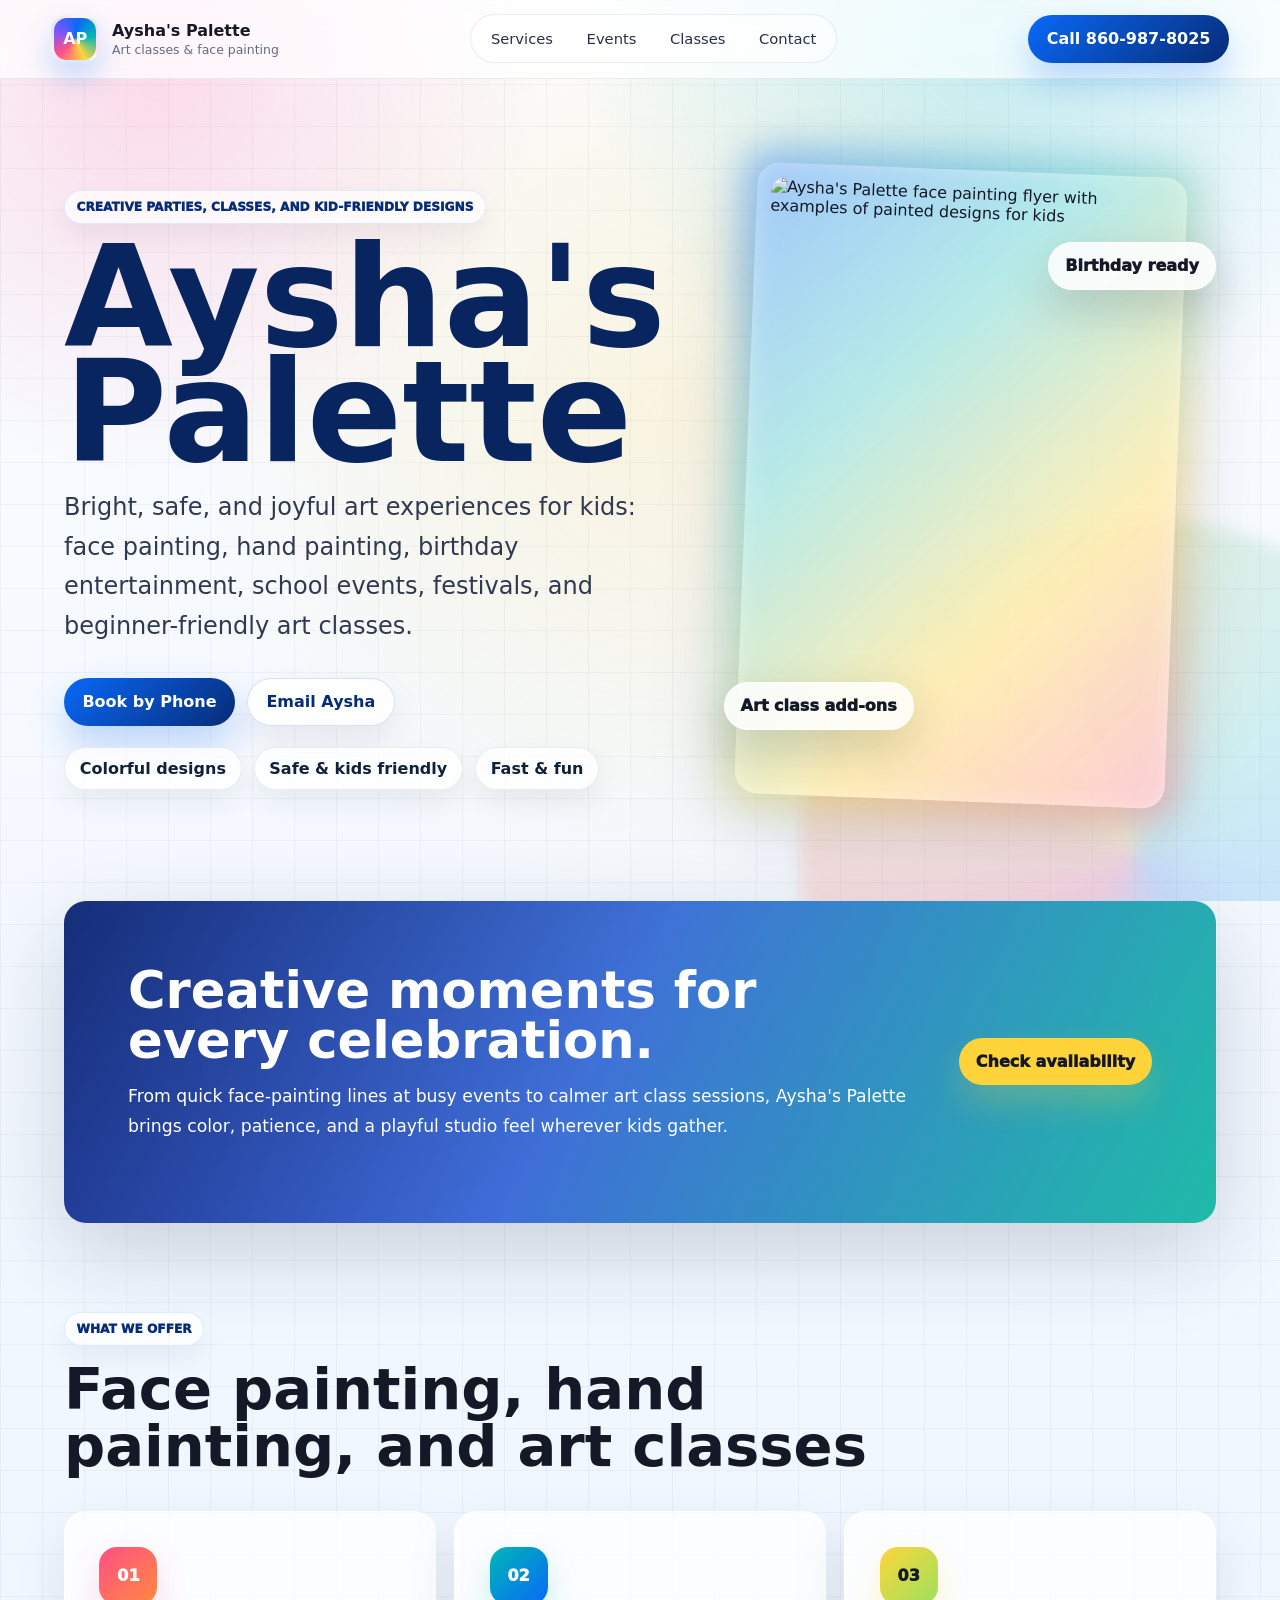
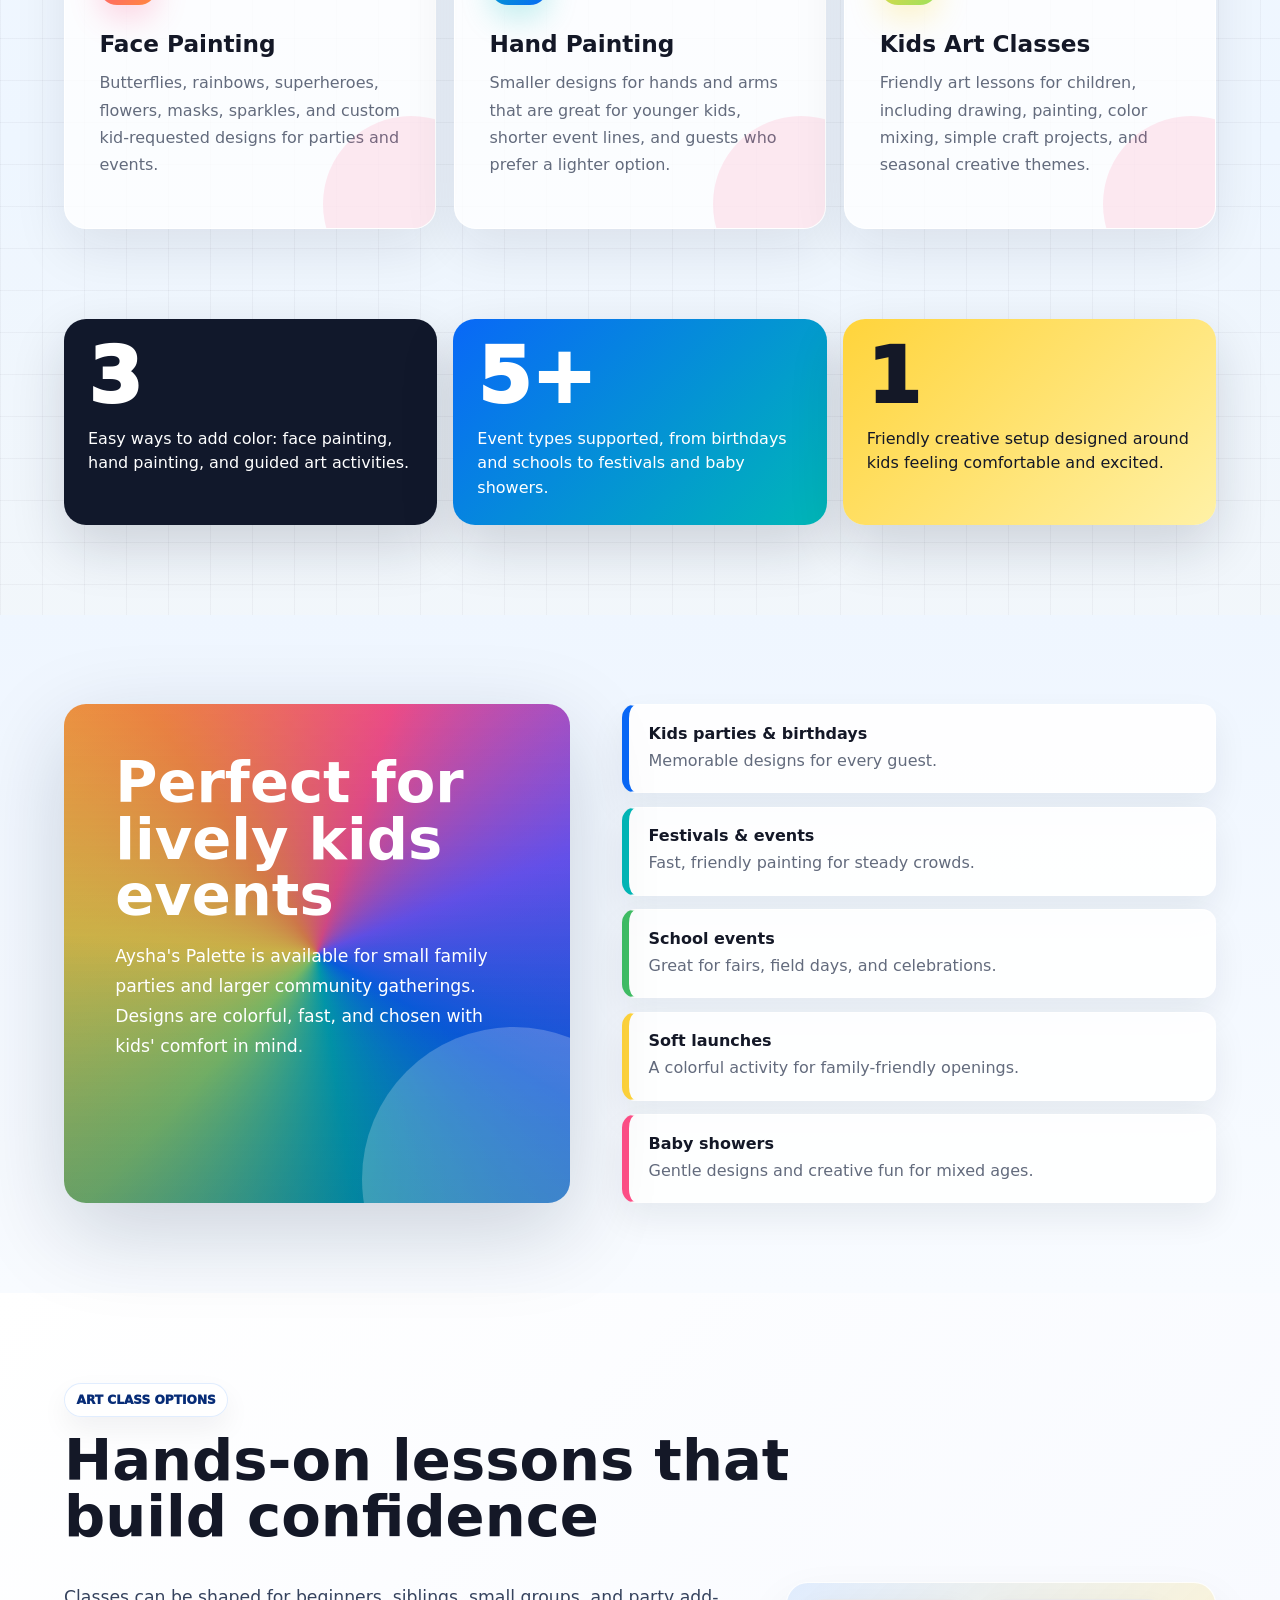
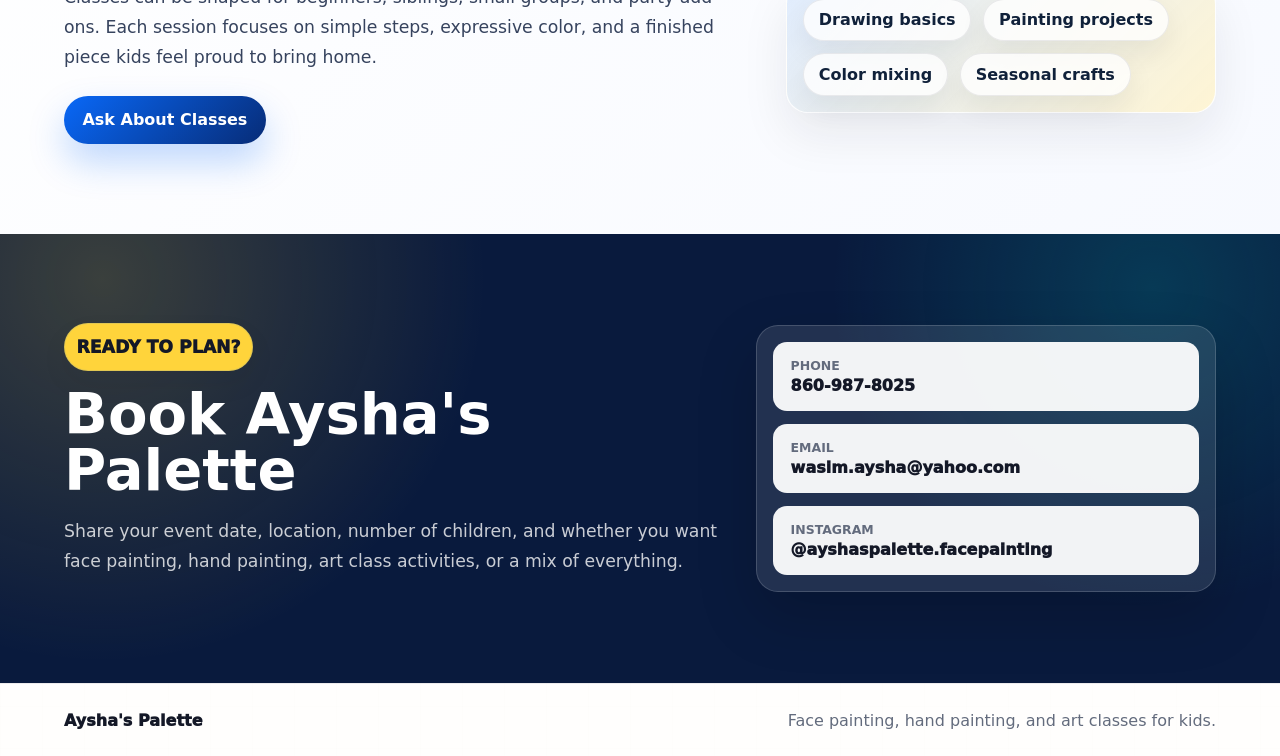
==== index.html @ 9cd17716 "Add files via upload" ====
<!doctype html>
<html lang="en">
  <head>
    <meta charset="utf-8">
    <meta name="viewport" content="width=device-width, initial-scale=1">
    <title>Aysha's Palette | Art Classes & Face Painting</title>
    <meta
      name="description"
      content="Aysha's Palette offers kids art classes, colorful face painting, hand painting, and event entertainment for birthdays, school events, festivals, and family celebrations."
    >
    <link rel="stylesheet" href="styles.css">
  </head>
  <body>
    <header class="site-header">
      <a class="brand" href="#top" aria-label="Aysha's Palette home">
        <span class="brand-mark">AP</span>
        <span>
          <strong>Aysha's Palette</strong>
          <small>Art classes & face painting</small>
        </span>
      </a>
      <nav class="nav" aria-label="Main navigation">
        <a href="#services">Services</a>
        <a href="#events">Events</a>
        <a href="#classes">Classes</a>
        <a href="#contact">Contact</a>
      </nav>
      <a class="header-cta" href="tel:+18609878025">Call 860-987-8025</a>
    </header>

    <main id="top">
      <section class="hero" aria-labelledby="hero-title">
        <div class="hero-copy">
          <p class="eyebrow">Creative parties, classes, and kid-friendly designs</p>
          <h1 id="hero-title">Aysha's Palette</h1>
          <p class="hero-lede">
            Bright, safe, and joyful art experiences for kids: face painting,
            hand painting, birthday entertainment, school events, festivals,
            and beginner-friendly art classes.
          </p>
          <div class="hero-actions" aria-label="Booking actions">
            <a class="button primary" href="tel:+18609878025">Book by Phone</a>
            <a class="button secondary" href="mailto:wasim.aysha@yahoo.com">Email Aysha</a>
          </div>
          <div class="quick-facts" aria-label="Highlights">
            <span>Colorful designs</span>
            <span>Safe & kids friendly</span>
            <span>Fast & fun</span>
          </div>
        </div>
        <div class="hero-media" aria-label="Aysha's Palette flyer and booking highlights">
          <figure class="flyer-card">
            <img src="assets/ayshas-palette-flyer.jpeg" alt="Aysha's Palette face painting flyer with examples of painted designs for kids">
          </figure>
          <div class="floating-note note-one">Birthday ready</div>
          <div class="floating-note note-two">Art class add-ons</div>
        </div>
      </section>

      <section class="section intro-band" aria-label="Business highlights">
        <div>
          <h2>Creative moments for every celebration.</h2>
          <p>
            From quick face-painting lines at busy events to calmer art class
            sessions, Aysha's Palette brings color, patience, and a playful
            studio feel wherever kids gather.
          </p>
        </div>
        <a class="text-link" href="#contact">Check availability</a>
      </section>

      <section class="section services" id="services" aria-labelledby="services-title">
        <div class="section-heading">
          <p class="eyebrow">What we offer</p>
          <h2 id="services-title">Face painting, hand painting, and art classes</h2>
        </div>
        <div class="service-grid">
          <article class="service-card">
            <span class="service-icon" aria-hidden="true">01</span>
            <h3>Face Painting</h3>
            <p>
              Butterflies, rainbows, superheroes, flowers, masks, sparkles, and
              custom kid-requested designs for parties and events.
            </p>
          </article>
          <article class="service-card">
            <span class="service-icon" aria-hidden="true">02</span>
            <h3>Hand Painting</h3>
            <p>
              Smaller designs for hands and arms that are great for younger
              kids, shorter event lines, and guests who prefer a lighter option.
            </p>
          </article>
          <article class="service-card">
            <span class="service-icon" aria-hidden="true">03</span>
            <h3>Kids Art Classes</h3>
            <p>
              Friendly art lessons for children, including drawing, painting,
              color mixing, simple craft projects, and seasonal creative themes.
            </p>
          </article>
        </div>
      </section>

      <section class="section showcase" aria-label="Booking highlights">
        <div>
          <span class="showcase-number">3</span>
          <p>Easy ways to add color: face painting, hand painting, and guided art activities.</p>
        </div>
        <div>
          <span class="showcase-number">5+</span>
          <p>Event types supported, from birthdays and schools to festivals and baby showers.</p>
        </div>
        <div>
          <span class="showcase-number">1</span>
          <p>Friendly creative setup designed around kids feeling comfortable and excited.</p>
        </div>
      </section>

      <section class="section split" id="events" aria-labelledby="events-title">
        <div class="paint-panel">
          <h2 id="events-title">Perfect for lively kids events</h2>
          <p>
            Aysha's Palette is available for small family parties and larger
            community gatherings. Designs are colorful, fast, and chosen with
            kids' comfort in mind.
          </p>
        </div>
        <div class="event-list" aria-label="Event types">
          <div><strong>Kids parties & birthdays</strong><span>Memorable designs for every guest.</span></div>
          <div><strong>Festivals & events</strong><span>Fast, friendly painting for steady crowds.</span></div>
          <div><strong>School events</strong><span>Great for fairs, field days, and celebrations.</span></div>
          <div><strong>Soft launches</strong><span>A colorful activity for family-friendly openings.</span></div>
          <div><strong>Baby showers</strong><span>Gentle designs and creative fun for mixed ages.</span></div>
        </div>
      </section>

      <section class="section classes-band" id="classes" aria-labelledby="classes-title">
        <div class="section-heading">
          <p class="eyebrow">Art class options</p>
          <h2 id="classes-title">Hands-on lessons that build confidence</h2>
        </div>
        <div class="class-layout">
          <div class="class-copy">
            <p>
              Classes can be shaped for beginners, siblings, small groups, and
              party add-ons. Each session focuses on simple steps, expressive
              color, and a finished piece kids feel proud to bring home.
            </p>
            <a class="button primary" href="mailto:wasim.aysha@yahoo.com?subject=Art%20Class%20Inquiry">Ask About Classes</a>
          </div>
          <div class="class-features">
            <span>Drawing basics</span>
            <span>Painting projects</span>
            <span>Color mixing</span>
            <span>Seasonal crafts</span>
          </div>
        </div>
      </section>

      <section class="section booking" id="contact" aria-labelledby="contact-title">
        <div>
          <p class="eyebrow">Ready to plan?</p>
          <h2 id="contact-title">Book Aysha's Palette</h2>
          <p>
            Share your event date, location, number of children, and whether
            you want face painting, hand painting, art class activities, or a
            mix of everything.
          </p>
        </div>
        <address class="contact-card">
          <a href="tel:+18609878025"><span>Phone</span>860-987-8025</a>
          <a href="mailto:wasim.aysha@yahoo.com"><span>Email</span>wasim.aysha@yahoo.com</a>
          <a href="https://www.instagram.com/ayshaspalette.facepainting/"><span>Instagram</span>@ayshaspalette.facepainting</a>
        </address>
      </section>
    </main>

    <footer class="site-footer">
      <p>Aysha's Palette</p>
      <p>Face painting, hand painting, and art classes for kids.</p>
    </footer>
  </body>
</html>
---- styles.css ----
:root {
  --ink: #141827;
  --muted: #636b7d;
  --white: #ffffff;
  --mist: #f5f8ff;
  --blue: #0968f7;
  --deep-blue: #072c77;
  --teal: #00b7b7;
  --lime: #9be15d;
  --yellow: #ffd43b;
  --pink: #ff4f87;
  --orange: #ff8a3d;
  --violet: #7657ff;
  --radius: 22px;
  --radius-sm: 14px;
  --shadow: 0 28px 90px rgba(12, 25, 58, 0.18);
}

* {
  box-sizing: border-box;
}

html {
  scroll-behavior: smooth;
}

body {
  margin: 0;
  color: var(--ink);
  font-family: Inter, ui-sans-serif, system-ui, -apple-system, BlinkMacSystemFont, "Segoe UI", Arial, sans-serif;
  background:
    linear-gradient(90deg, rgba(20, 24, 39, 0.04) 1px, transparent 1px),
    linear-gradient(180deg, rgba(20, 24, 39, 0.04) 1px, transparent 1px),
    linear-gradient(180deg, #fbfcff 0%, #eef6ff 44%, #fff8ec 100%);
  background-size: 42px 42px, 42px 42px, auto;
}

body::before {
  position: fixed;
  inset: 0;
  z-index: -1;
  content: "";
  background:
    radial-gradient(circle at 12% 10%, rgba(255, 79, 135, 0.18), transparent 24rem),
    radial-gradient(circle at 78% 4%, rgba(0, 183, 183, 0.22), transparent 26rem),
    radial-gradient(circle at 52% 46%, rgba(255, 212, 59, 0.16), transparent 30rem);
}

img {
  display: block;
  max-width: 100%;
}

a {
  color: inherit;
}

.site-header {
  position: sticky;
  top: 0;
  z-index: 10;
  display: flex;
  align-items: center;
  justify-content: space-between;
  gap: 1rem;
  min-height: 78px;
  margin: 0 auto;
  padding: 0.9rem clamp(1rem, 4vw, 5rem);
  background: rgba(255, 255, 255, 0.74);
  border-bottom: 1px solid rgba(20, 24, 39, 0.08);
  backdrop-filter: blur(20px) saturate(150%);
}

.brand,
.nav a,
.header-cta,
.button,
.text-link,
.contact-card a {
  text-decoration: none;
}

.brand {
  display: inline-flex;
  align-items: center;
  gap: 0.8rem;
  min-width: 13rem;
}

.brand-mark {
  display: grid;
  place-items: center;
  width: 48px;
  height: 48px;
  flex: 0 0 48px;
  color: var(--white);
  font-weight: 900;
  background: conic-gradient(from 10deg, var(--blue), var(--teal), var(--yellow), var(--pink), var(--violet), var(--blue));
  border: 3px solid rgba(255, 255, 255, 0.84);
  border-radius: 16px;
  box-shadow: 0 15px 32px rgba(9, 104, 247, 0.24);
}

.brand strong,
.brand small {
  display: block;
}

.brand strong {
  font-size: 1rem;
}

.brand small {
  color: var(--muted);
  font-size: 0.78rem;
  margin-top: 0.12rem;
}

.nav {
  display: flex;
  align-items: center;
  justify-content: center;
  gap: 0.3rem;
  padding: 0.32rem;
  color: #26304a;
  font-size: 0.92rem;
  background: rgba(255, 255, 255, 0.62);
  border: 1px solid rgba(20, 24, 39, 0.08);
  border-radius: 999px;
}

.nav a {
  padding: 0.62rem 0.9rem;
  border-radius: 999px;
  transition: background 180ms ease, color 180ms ease;
}

.nav a:hover {
  color: var(--deep-blue);
  background: rgba(9, 104, 247, 0.1);
}

.header-cta,
.button {
  display: inline-flex;
  align-items: center;
  justify-content: center;
  min-height: 48px;
  padding: 0.82rem 1.15rem;
  border-radius: 999px;
  font-weight: 900;
  line-height: 1;
  transition: transform 180ms ease, box-shadow 180ms ease, background 180ms ease;
}

.header-cta,
.button.primary {
  color: var(--white);
  background: linear-gradient(135deg, var(--blue), var(--deep-blue));
  box-shadow: 0 18px 36px rgba(9, 104, 247, 0.25);
}

.button.secondary {
  color: var(--deep-blue);
  background: rgba(255, 255, 255, 0.86);
  border: 1px solid rgba(9, 104, 247, 0.18);
  box-shadow: 0 16px 34px rgba(20, 24, 39, 0.08);
}

.header-cta:hover,
.button:hover,
.text-link:hover,
.contact-card a:hover {
  transform: translateY(-2px);
}

.hero {
  position: relative;
  display: grid;
  grid-template-columns: minmax(0, 1fr) minmax(300px, 470px);
  align-items: center;
  gap: clamp(2rem, 6vw, 7rem);
  min-height: calc(100vh - 78px);
  padding: clamp(2.6rem, 6vw, 6.5rem) clamp(1rem, 5vw, 5.5rem);
  overflow: hidden;
}

.hero::after {
  position: absolute;
  right: -12rem;
  bottom: -18rem;
  width: 42rem;
  height: 42rem;
  content: "";
  background: conic-gradient(from 140deg, rgba(9, 104, 247, 0.22), rgba(255, 79, 135, 0.26), rgba(255, 212, 59, 0.24), rgba(0, 183, 183, 0.2), rgba(9, 104, 247, 0.22));
  border-radius: 50%;
  filter: blur(8px);
  opacity: 0.82;
}

.hero-copy,
.hero-media {
  position: relative;
  z-index: 1;
}

.hero-copy {
  max-width: 780px;
}

.eyebrow {
  display: inline-flex;
  align-items: center;
  min-height: 34px;
  margin: 0 0 1rem;
  padding: 0.48rem 0.72rem;
  color: var(--deep-blue);
  font-size: 0.76rem;
  font-weight: 950;
  letter-spacing: 0;
  text-transform: uppercase;
  background: rgba(255, 255, 255, 0.72);
  border: 1px solid rgba(9, 104, 247, 0.12);
  border-radius: 999px;
  box-shadow: 0 12px 28px rgba(20, 24, 39, 0.06);
}

h1,
h2,
h3,
p {
  margin-top: 0;
}

h1 {
  max-width: 9ch;
  margin-bottom: 1.1rem;
  color: #09255f;
  font-size: clamp(4.2rem, 11vw, 9.4rem);
  line-height: 0.82;
}

h2 {
  margin-bottom: 1rem;
  font-size: clamp(2.2rem, 4.5vw, 4.35rem);
  line-height: 0.98;
}

h3 {
  margin-bottom: 0.75rem;
  font-size: 1.45rem;
}

.hero-lede {
  max-width: 720px;
  color: #303950;
  font-size: clamp(1.12rem, 2vw, 1.5rem);
  line-height: 1.65;
}

.hero-actions,
.quick-facts,
.class-features {
  display: flex;
  flex-wrap: wrap;
  gap: 0.75rem;
}

.hero-actions {
  margin-top: 2rem;
}

.quick-facts {
  margin-top: 1.3rem;
}

.quick-facts span,
.class-features span {
  display: inline-flex;
  align-items: center;
  min-height: 42px;
  padding: 0.68rem 0.92rem;
  color: #10213a;
  font-weight: 900;
  background: rgba(255, 255, 255, 0.78);
  border: 1px solid rgba(20, 24, 39, 0.08);
  border-radius: 999px;
  box-shadow: 0 12px 28px rgba(20, 24, 39, 0.07);
}

.hero-media {
  justify-self: center;
  width: min(100%, 500px);
  min-height: 640px;
}

.flyer-card {
  position: relative;
  z-index: 1;
  margin: 0;
  width: min(100%, 430px);
  padding: 0.8rem;
  background: rgba(255, 255, 255, 0.82);
  border: 1px solid rgba(255, 255, 255, 0.74);
  border-radius: var(--radius);
  box-shadow: var(--shadow);
  transform: rotate(2.2deg);
}

.flyer-card::before {
  position: absolute;
  inset: -16px;
  z-index: -1;
  content: "";
  background: linear-gradient(135deg, rgba(9, 104, 247, 0.38), rgba(0, 183, 183, 0.28), rgba(255, 212, 59, 0.36), rgba(255, 79, 135, 0.3));
  border-radius: 30px;
  filter: blur(18px);
}

.flyer-card img {
  width: 100%;
  aspect-ratio: 2 / 3;
  object-fit: cover;
  border-radius: 16px;
}

.floating-note {
  position: absolute;
  z-index: 2;
  display: inline-flex;
  align-items: center;
  min-height: 48px;
  padding: 0.8rem 1rem;
  color: var(--ink);
  font-weight: 950;
  background: rgba(255, 255, 255, 0.86);
  border: 1px solid rgba(255, 255, 255, 0.9);
  border-radius: 999px;
  box-shadow: 0 18px 48px rgba(20, 24, 39, 0.18);
}

.note-one {
  top: 4.5rem;
  right: 0;
}

.note-two {
  bottom: 5rem;
  left: -1.4rem;
}

.section {
  padding: clamp(4rem, 7vw, 7rem) clamp(1rem, 5vw, 5.5rem);
}

.intro-band {
  display: flex;
  align-items: center;
  justify-content: space-between;
  gap: 2rem;
  margin: 0 clamp(1rem, 5vw, 5.5rem);
  padding: clamp(2rem, 5vw, 4rem);
  color: var(--white);
  background:
    linear-gradient(120deg, rgba(7, 44, 119, 0.94), rgba(9, 104, 247, 0.78) 46%, rgba(0, 183, 183, 0.88)),
    linear-gradient(90deg, var(--pink), var(--yellow));
  border-radius: var(--radius);
  box-shadow: var(--shadow);
}

.intro-band div {
  max-width: 880px;
}

.intro-band h2 {
  font-size: clamp(2rem, 4vw, 3.55rem);
}

.intro-band p,
.paint-panel p,
.booking p,
.class-copy p {
  color: inherit;
  font-size: 1.08rem;
  line-height: 1.75;
}

.text-link {
  flex: 0 0 auto;
  padding: 0.88rem 1.05rem;
  color: var(--ink);
  font-weight: 950;
  background: var(--yellow);
  border-radius: 999px;
  box-shadow: 0 18px 34px rgba(255, 212, 59, 0.24);
  transition: transform 180ms ease;
}

.section-heading {
  max-width: 860px;
  margin-bottom: 2.25rem;
}

.service-grid {
  display: grid;
  grid-template-columns: repeat(3, minmax(0, 1fr));
  gap: 1.15rem;
}

.service-card {
  position: relative;
  min-height: 300px;
  padding: clamp(1.4rem, 3vw, 2.15rem);
  overflow: hidden;
  background: rgba(255, 255, 255, 0.78);
  border: 1px solid rgba(255, 255, 255, 0.9);
  border-radius: var(--radius);
  box-shadow: 0 20px 54px rgba(20, 24, 39, 0.09);
  transition: transform 180ms ease, box-shadow 180ms ease;
}

.service-card::after {
  position: absolute;
  right: -4rem;
  bottom: -4rem;
  width: 11rem;
  height: 11rem;
  content: "";
  background: rgba(255, 79, 135, 0.12);
  border-radius: 50%;
}

.service-card:hover {
  transform: translateY(-5px);
  box-shadow: 0 28px 70px rgba(20, 24, 39, 0.13);
}

.service-icon {
  display: grid;
  place-items: center;
  width: 58px;
  height: 58px;
  margin-bottom: 1.6rem;
  color: var(--white);
  font-weight: 950;
  background: linear-gradient(135deg, var(--pink), var(--orange));
  border-radius: 18px;
  box-shadow: 0 14px 30px rgba(255, 79, 135, 0.22);
}

.service-card:nth-child(2) .service-icon {
  background: linear-gradient(135deg, var(--teal), var(--blue));
  box-shadow: 0 14px 30px rgba(0, 183, 183, 0.22);
}

.service-card:nth-child(3) .service-icon {
  color: var(--ink);
  background: linear-gradient(135deg, var(--yellow), var(--lime));
  box-shadow: 0 14px 30px rgba(255, 212, 59, 0.26);
}

.service-card p,
.event-list span,
.site-footer p {
  color: var(--muted);
  line-height: 1.7;
}

.showcase {
  display: grid;
  grid-template-columns: repeat(3, minmax(0, 1fr));
  gap: 1rem;
  padding-top: 0;
}

.showcase div {
  min-height: 190px;
  padding: 1.5rem;
  color: var(--white);
  background: #11182b;
  border-radius: var(--radius);
  box-shadow: 0 22px 54px rgba(17, 24, 43, 0.16);
}

.showcase div:nth-child(2) {
  background: linear-gradient(135deg, var(--blue), var(--teal));
}

.showcase div:nth-child(3) {
  color: var(--ink);
  background: linear-gradient(135deg, var(--yellow), #fff1a6);
}

.showcase-number {
  display: block;
  margin-bottom: 1rem;
  font-size: clamp(3rem, 6vw, 5.5rem);
  font-weight: 950;
  line-height: 0.88;
}

.showcase p {
  margin: 0;
  max-width: 24rem;
  line-height: 1.55;
}

.split {
  display: grid;
  grid-template-columns: minmax(0, 0.92fr) minmax(280px, 1.08fr);
  gap: clamp(1.5rem, 4vw, 4rem);
  align-items: stretch;
  background: linear-gradient(180deg, #eff6ff, #f8fbff);
}

.paint-panel {
  position: relative;
  min-height: 470px;
  padding: clamp(1.6rem, 4vw, 3.25rem);
  color: var(--white);
  overflow: hidden;
  border-radius: var(--radius);
  background:
    linear-gradient(rgba(7, 44, 119, 0.08), rgba(7, 44, 119, 0.36)),
    conic-gradient(from 120deg, var(--blue), var(--teal), var(--lime), var(--yellow), var(--orange), var(--pink), var(--violet), var(--blue));
  box-shadow: var(--shadow);
}

.paint-panel::after {
  position: absolute;
  right: -6rem;
  bottom: -8rem;
  width: 19rem;
  height: 19rem;
  content: "";
  background: rgba(255, 255, 255, 0.22);
  border-radius: 50%;
}

.event-list {
  display: grid;
  gap: 0.85rem;
}

.event-list div {
  display: grid;
  gap: 0.25rem;
  padding: 1.15rem 1.25rem;
  background: rgba(255, 255, 255, 0.88);
  border: 1px solid rgba(255, 255, 255, 0.9);
  border-left: 7px solid var(--blue);
  border-radius: var(--radius-sm);
  box-shadow: 0 16px 34px rgba(20, 24, 39, 0.07);
}

.event-list div:nth-child(2) {
  border-left-color: var(--teal);
}

.event-list div:nth-child(3) {
  border-left-color: #3fbe65;
}

.event-list div:nth-child(4) {
  border-left-color: var(--yellow);
}

.event-list div:nth-child(5) {
  border-left-color: var(--pink);
}

.classes-band {
  background:
    linear-gradient(135deg, rgba(255, 255, 255, 0.94), rgba(245, 248, 255, 0.8)),
    var(--white);
}

.class-layout {
  display: grid;
  grid-template-columns: minmax(0, 1fr) minmax(250px, 430px);
  gap: clamp(1.5rem, 4vw, 4rem);
  align-items: start;
}

.class-copy {
  max-width: 780px;
}

.class-copy p {
  color: #36435e;
  margin-bottom: 1.5rem;
}

.class-features {
  padding: 1rem;
  border: 1px solid rgba(255, 255, 255, 0.9);
  border-radius: var(--radius);
  background:
    linear-gradient(135deg, rgba(9, 104, 247, 0.12), rgba(255, 212, 59, 0.22)),
    rgba(255, 255, 255, 0.74);
  box-shadow: 0 22px 48px rgba(20, 24, 39, 0.08);
}

.booking {
  display: grid;
  grid-template-columns: minmax(0, 1fr) minmax(280px, 460px);
  gap: 2rem;
  align-items: center;
  color: var(--white);
  background:
    radial-gradient(circle at 8% 10%, rgba(255, 212, 59, 0.2), transparent 24rem),
    radial-gradient(circle at 90% 12%, rgba(0, 183, 183, 0.2), transparent 20rem),
    #091a3d;
}

.booking .eyebrow {
  color: var(--ink);
  background: var(--yellow);
}

.booking p {
  max-width: 760px;
  color: rgba(255, 255, 255, 0.78);
}

.contact-card {
  display: grid;
  gap: 0.8rem;
  padding: 1rem;
  font-style: normal;
  background: rgba(255, 255, 255, 0.1);
  border: 1px solid rgba(255, 255, 255, 0.16);
  border-radius: var(--radius);
  box-shadow: 0 24px 60px rgba(0, 0, 0, 0.18);
}

.contact-card a {
  display: grid;
  gap: 0.18rem;
  overflow-wrap: anywhere;
  padding: 1rem 1.1rem;
  color: var(--ink);
  font-weight: 950;
  background: rgba(255, 255, 255, 0.94);
  border-radius: var(--radius-sm);
  transition: transform 180ms ease, background 180ms ease;
}

.contact-card a span {
  color: var(--muted);
  font-size: 0.78rem;
  font-weight: 800;
  text-transform: uppercase;
}

.site-footer {
  display: flex;
  justify-content: space-between;
  gap: 1rem;
  padding: 1.4rem clamp(1rem, 5vw, 5.5rem);
  background: rgba(255, 255, 255, 0.86);
  border-top: 1px solid rgba(20, 24, 39, 0.08);
}

.site-footer p {
  margin: 0;
}

.site-footer p:first-child {
  color: var(--ink);
  font-weight: 950;
}

@media (max-width: 980px) {
  .site-header {
    align-items: flex-start;
    flex-wrap: wrap;
  }

  .nav {
    order: 3;
    width: 100%;
    justify-content: flex-start;
    overflow-x: auto;
  }

  .hero,
  .split,
  .class-layout,
  .booking {
    grid-template-columns: 1fr;
  }

  .hero {
    min-height: auto;
  }

  .hero-media {
    justify-self: start;
    width: min(100%, 390px);
    min-height: 0;
  }

  .flyer-card {
    transform: none;
  }

  .floating-note {
    display: none;
  }

  .service-grid,
  .showcase {
    grid-template-columns: 1fr;
  }

  .intro-band {
    align-items: flex-start;
    flex-direction: column;
  }
}

@media (max-width: 560px) {
  .site-header {
    position: static;
  }

  .brand {
    min-width: 0;
  }

  .header-cta,
  .hero-actions .button,
  .text-link {
    width: 100%;
  }

  .hero {
    padding-top: 2rem;
  }

  h1 {
    font-size: 3.85rem;
  }

  h2 {
    font-size: 2.2rem;
  }

  .intro-band {
    margin: 0 1rem;
  }

  .paint-panel {
    min-height: 320px;
  }

  .showcase div {
    min-height: 160px;
  }

  .site-footer {
    display: grid;
  }
}
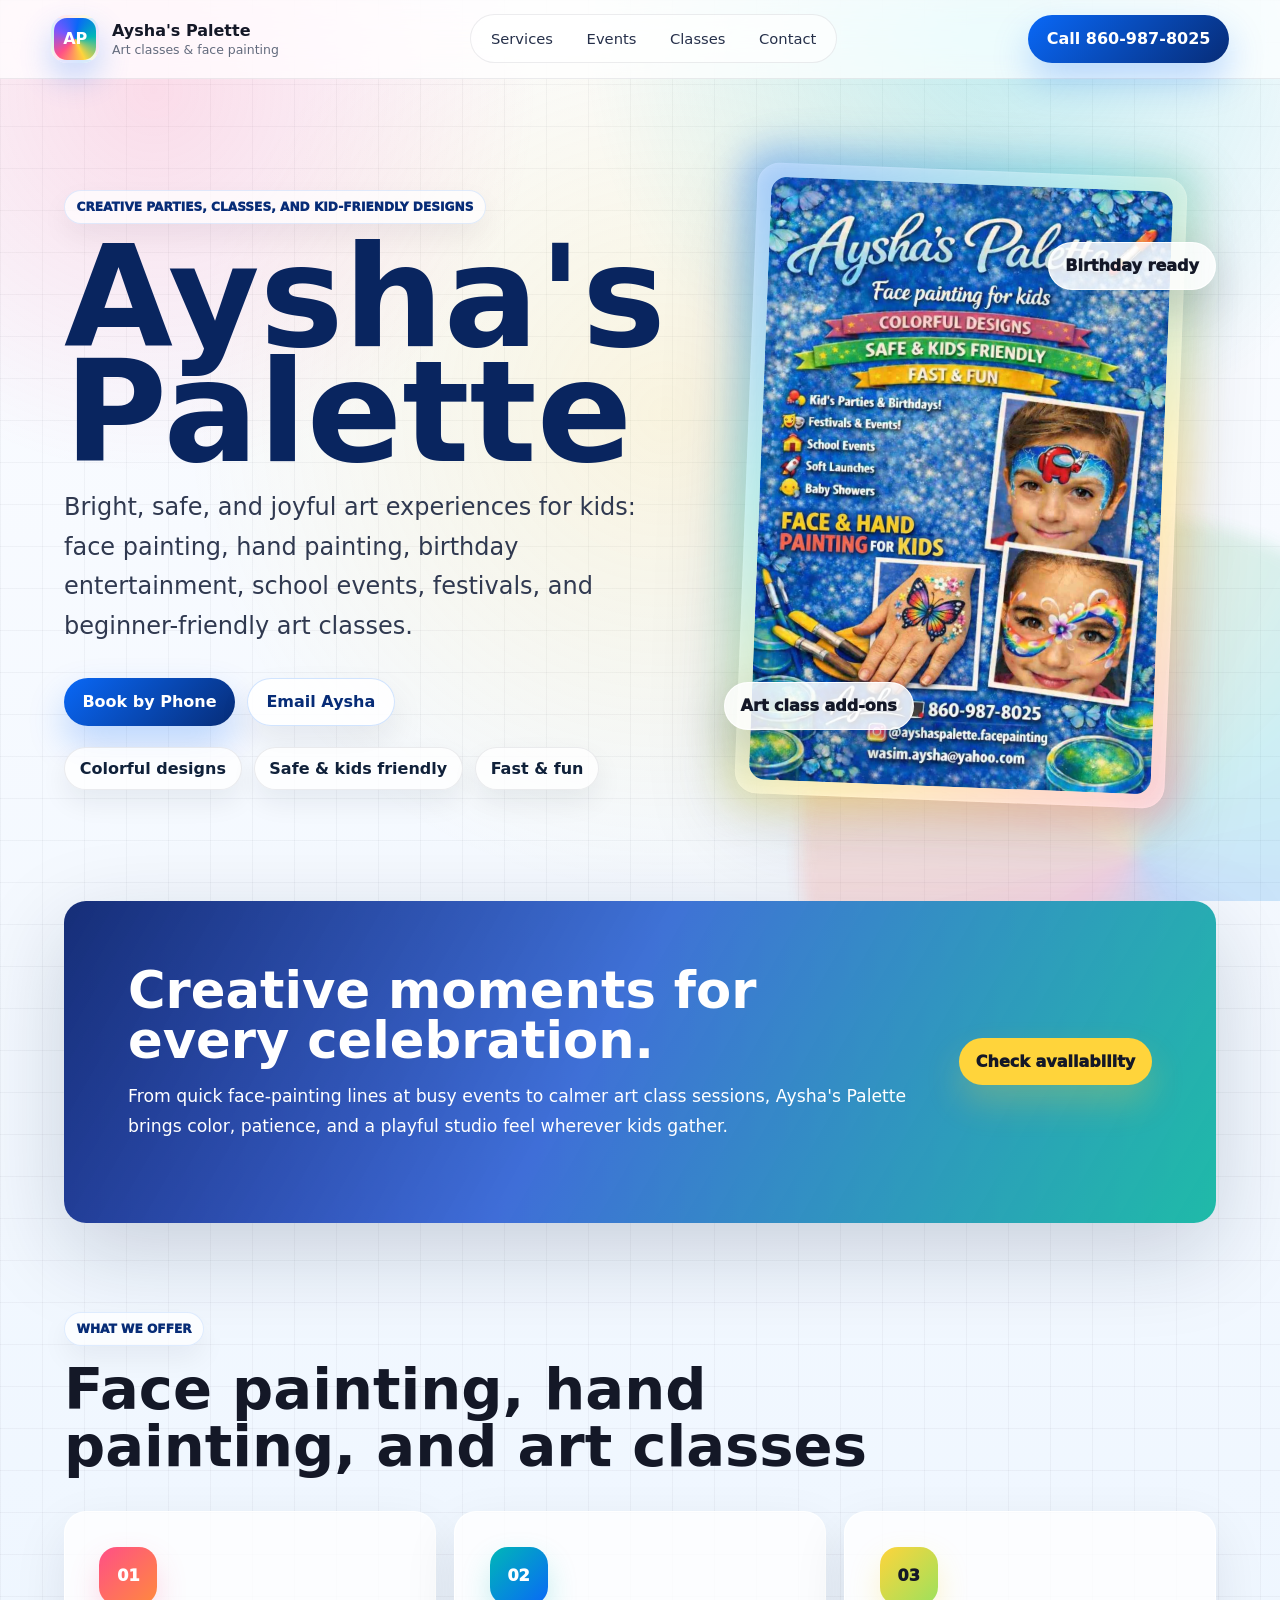
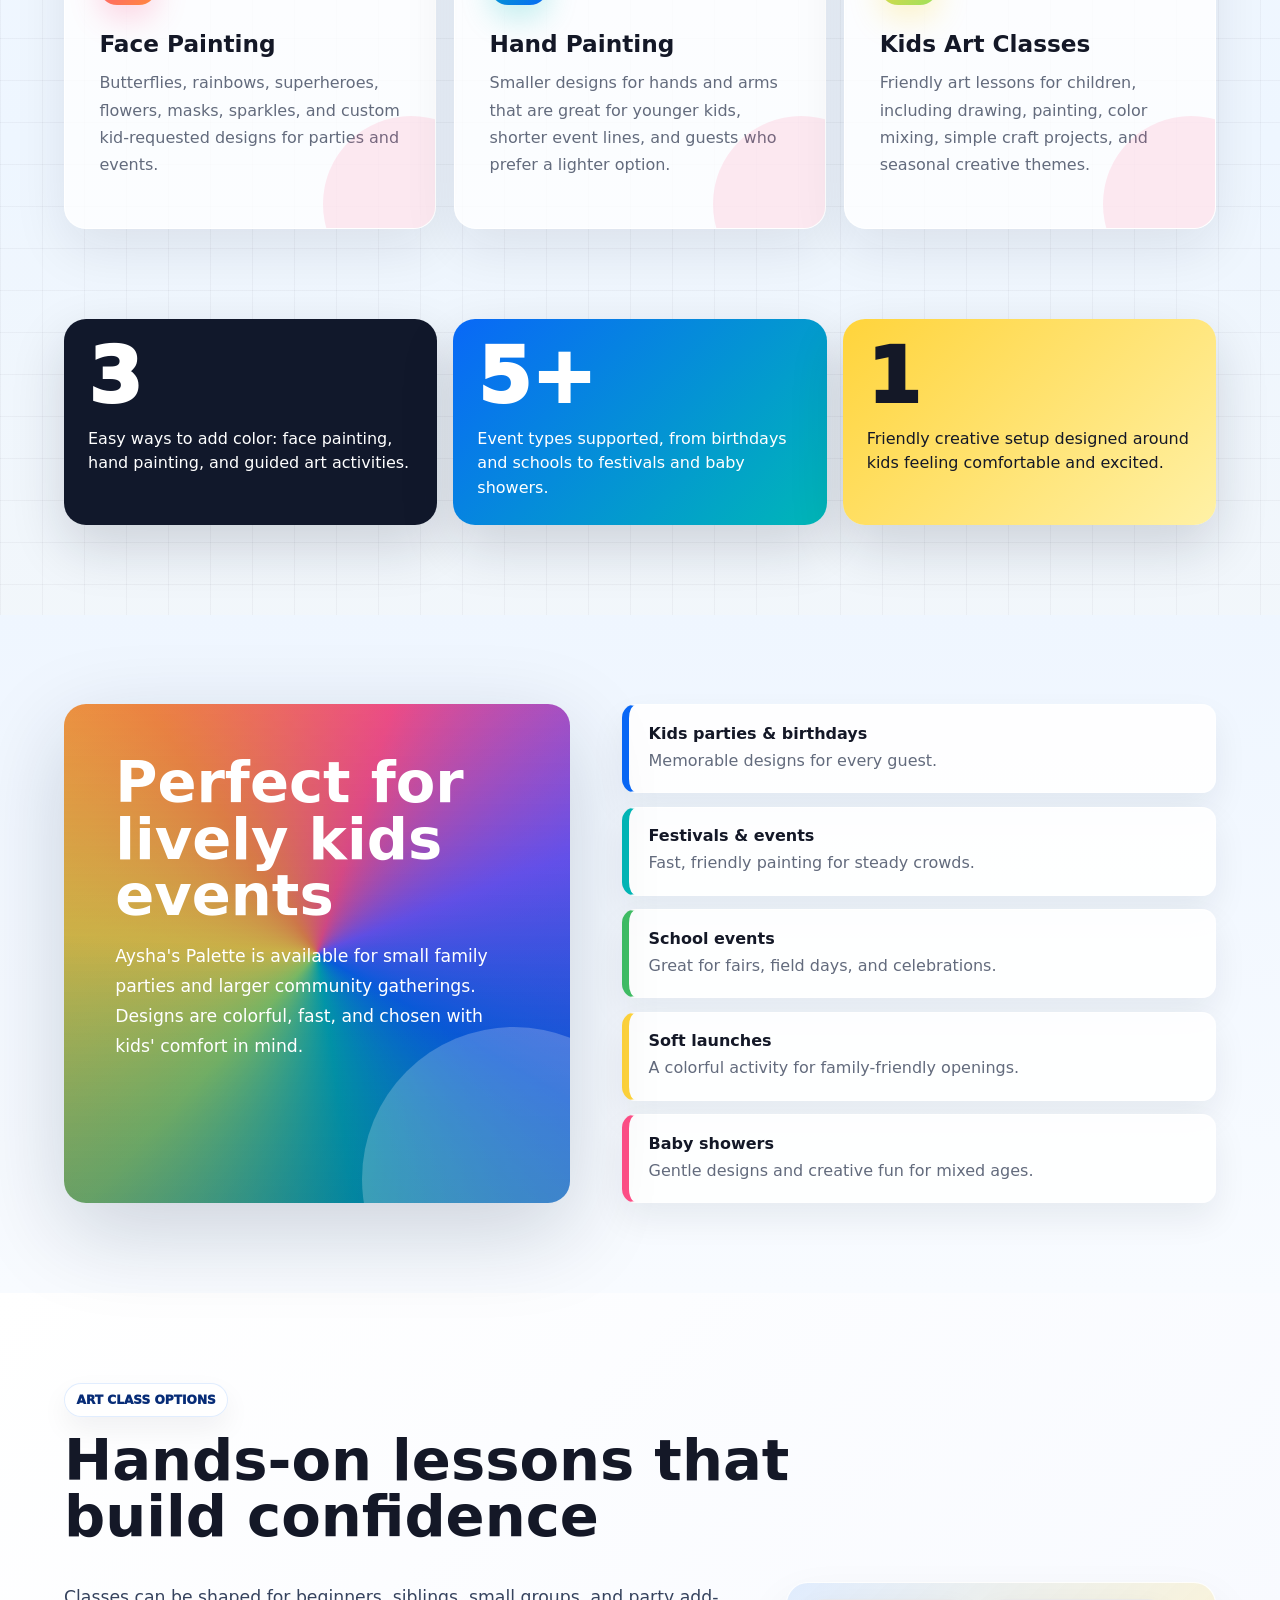
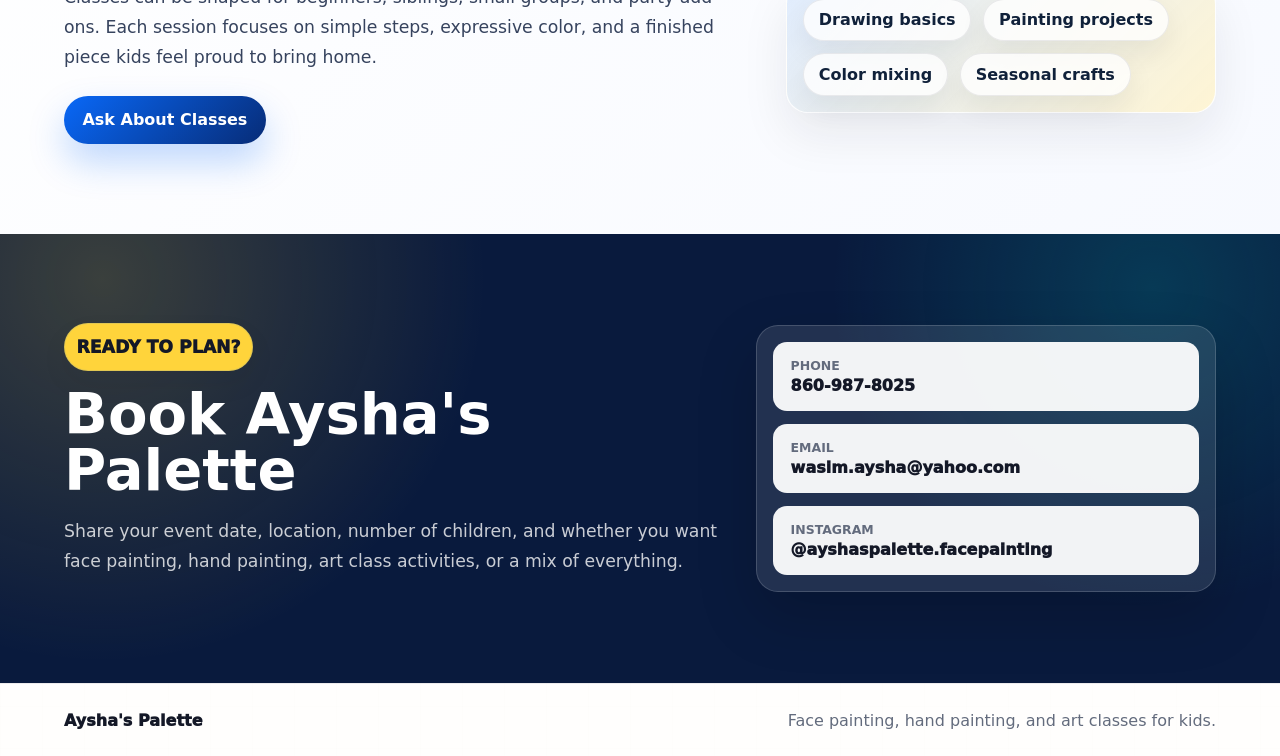
==== commit e76b1922: "Add files via upload" ====
--- a/index.html
+++ b/index.html
@@ -50,7 +50,7 @@
         </div>
         <div class="hero-media" aria-label="Aysha's Palette flyer and booking highlights">
           <figure class="flyer-card">
-            <img src="assets/ayshas-palette-flyer.jpeg" alt="Aysha's Palette face painting flyer with examples of painted designs for kids">
+            <img src="ayshas-palette-flyer.jpeg" alt="Aysha's Palette face painting flyer with examples of painted designs for kids">
           </figure>
           <div class="floating-note note-one">Birthday ready</div>
           <div class="floating-note note-two">Art class add-ons</div>
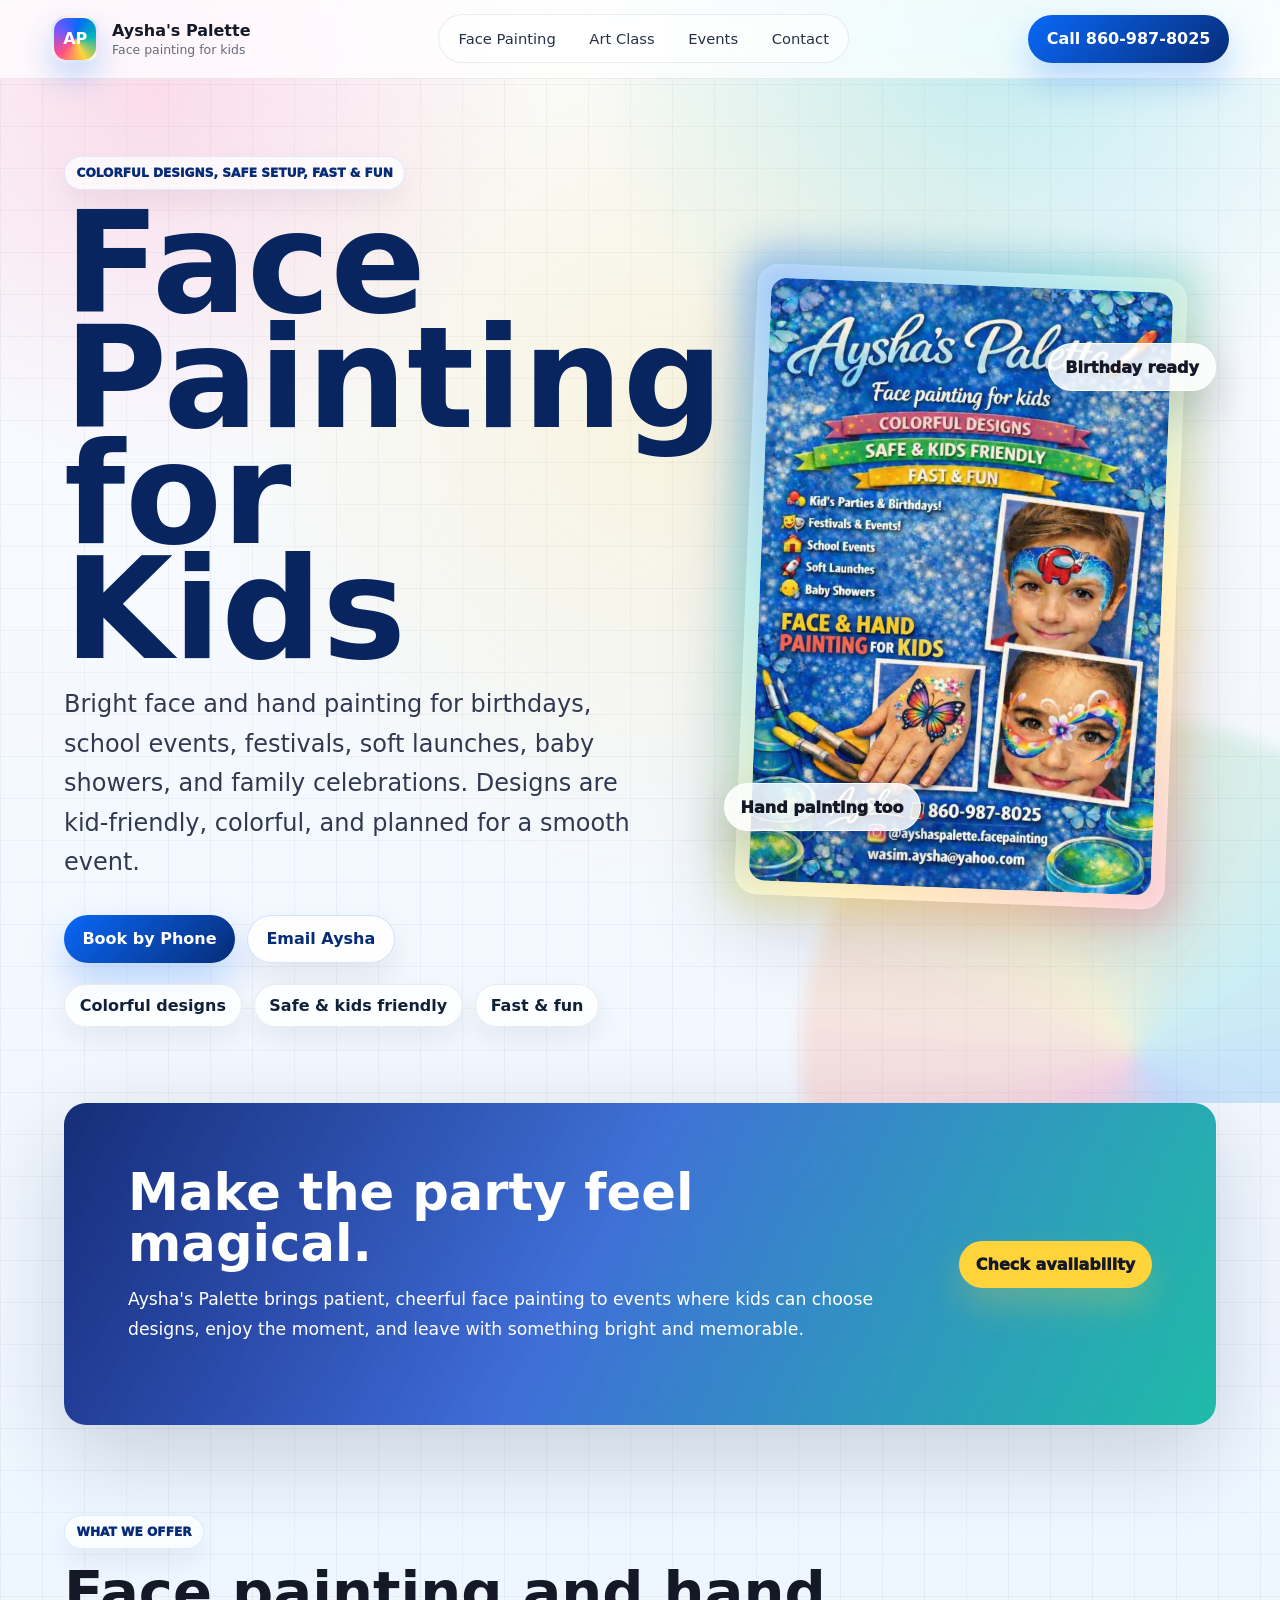
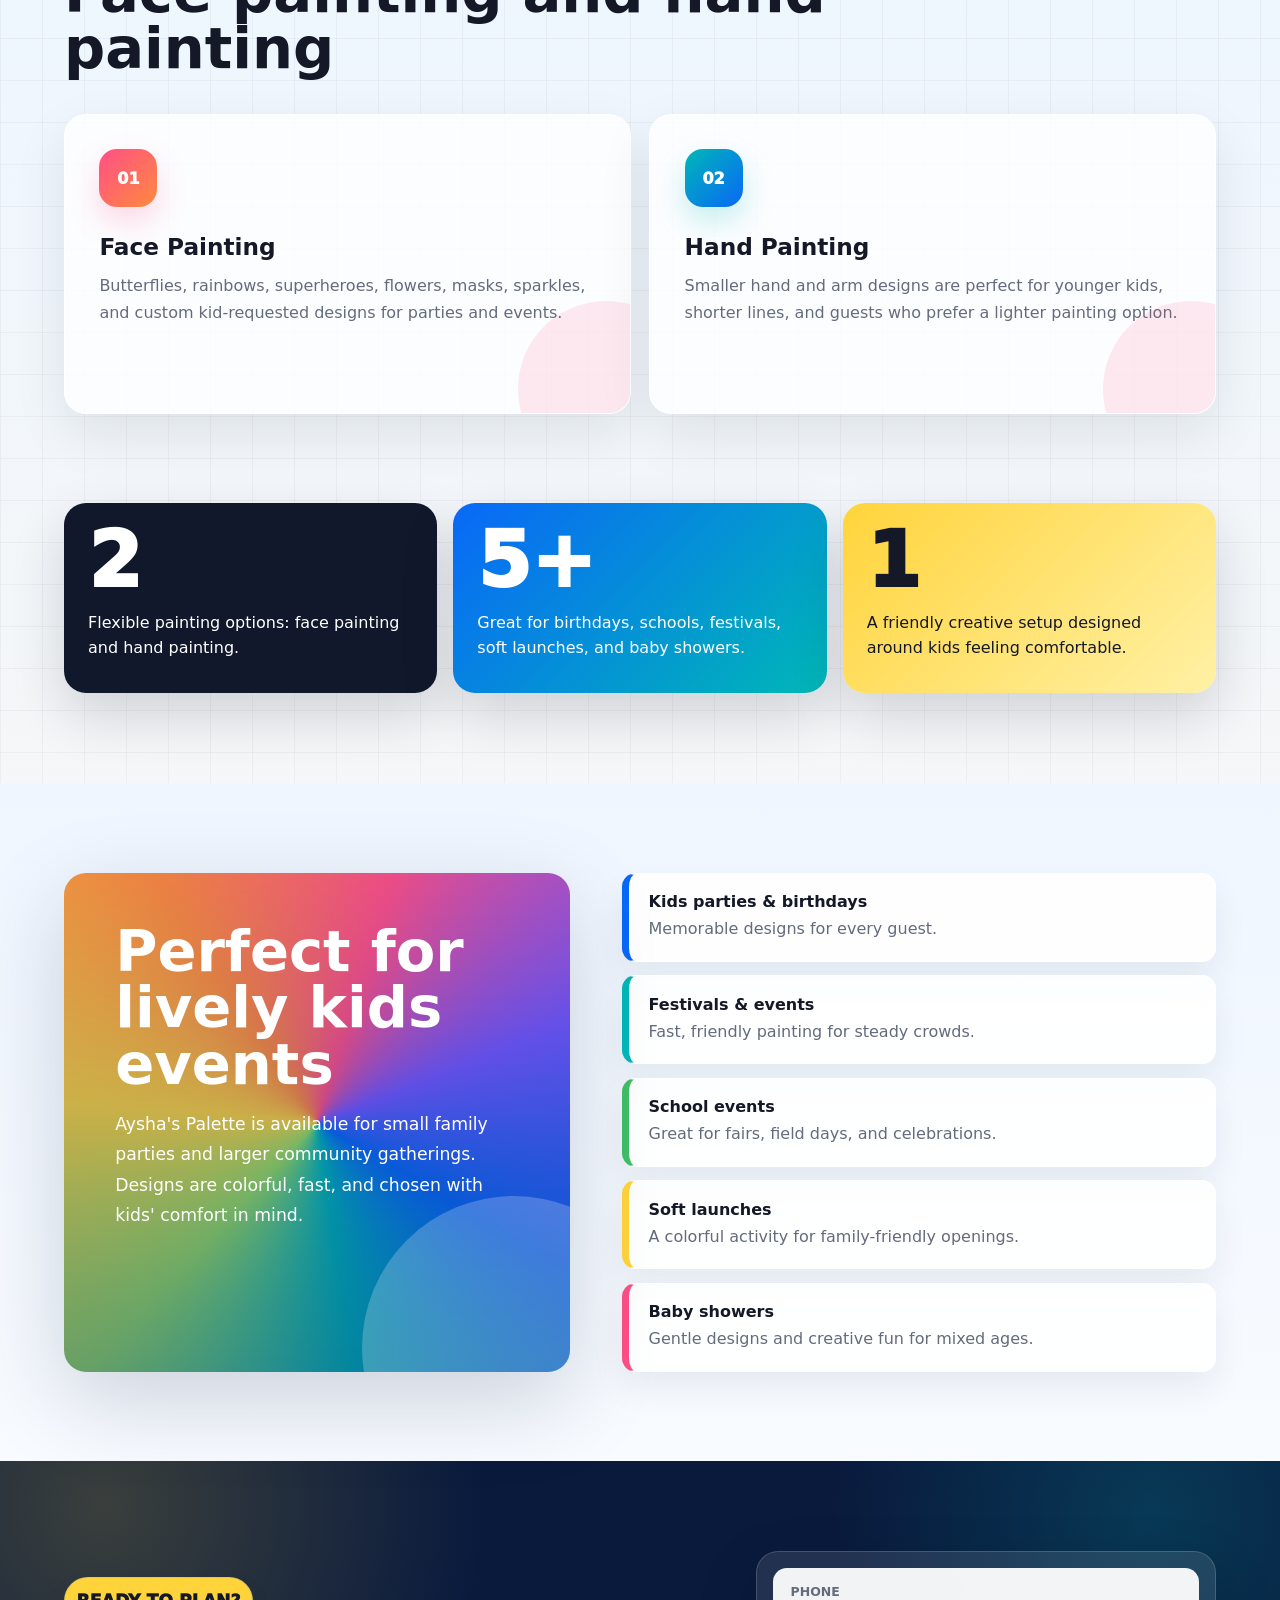
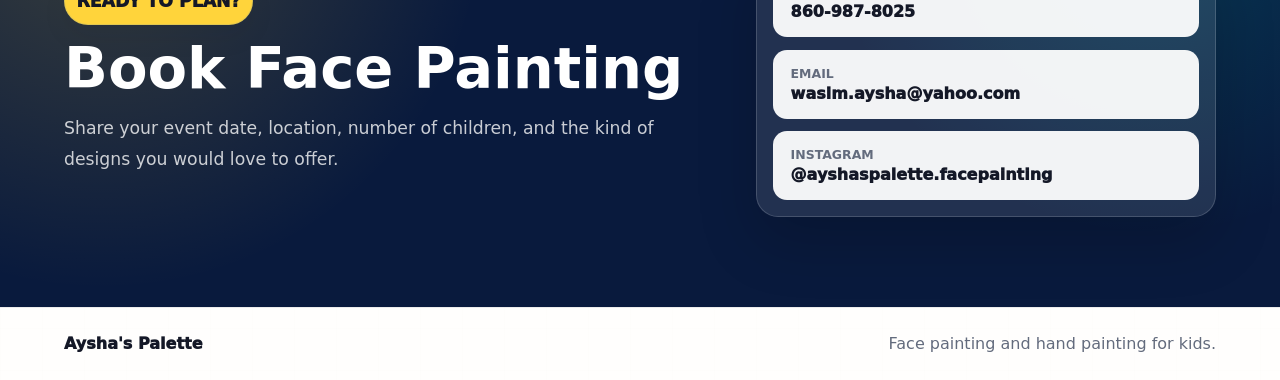
==== commit d9d30bc3: "Add files via upload" ====
--- a/index.html
+++ b/index.html
@@ -3,26 +3,26 @@
   <head>
     <meta charset="utf-8">
     <meta name="viewport" content="width=device-width, initial-scale=1">
-    <title>Aysha's Palette | Art Classes & Face Painting</title>
+    <title>Aysha's Palette | Face Painting</title>
     <meta
       name="description"
-      content="Aysha's Palette offers kids art classes, colorful face painting, hand painting, and event entertainment for birthdays, school events, festivals, and family celebrations."
+      content="Aysha's Palette offers colorful face painting and hand painting for kids parties, birthdays, school events, festivals, soft launches, and baby showers."
     >
     <link rel="stylesheet" href="styles.css">
   </head>
-  <body>
+  <body class="face-page">
     <header class="site-header">
-      <a class="brand" href="#top" aria-label="Aysha's Palette home">
+      <a class="brand" href="index.html" aria-label="Aysha's Palette face painting home">
         <span class="brand-mark">AP</span>
         <span>
           <strong>Aysha's Palette</strong>
-          <small>Art classes & face painting</small>
+          <small>Face painting for kids</small>
         </span>
       </a>
       <nav class="nav" aria-label="Main navigation">
-        <a href="#services">Services</a>
+        <a href="index.html">Face Painting</a>
+        <a href="art-class.html">Art Class</a>
         <a href="#events">Events</a>
-        <a href="#classes">Classes</a>
         <a href="#contact">Contact</a>
       </nav>
       <a class="header-cta" href="tel:+18609878025">Call 860-987-8025</a>
@@ -31,16 +31,16 @@
     <main id="top">
       <section class="hero" aria-labelledby="hero-title">
         <div class="hero-copy">
-          <p class="eyebrow">Creative parties, classes, and kid-friendly designs</p>
-          <h1 id="hero-title">Aysha's Palette</h1>
+          <p class="eyebrow">Colorful designs, safe setup, fast & fun</p>
+          <h1 id="hero-title">Face Painting for Kids</h1>
           <p class="hero-lede">
-            Bright, safe, and joyful art experiences for kids: face painting,
-            hand painting, birthday entertainment, school events, festivals,
-            and beginner-friendly art classes.
+            Bright face and hand painting for birthdays, school events,
+            festivals, soft launches, baby showers, and family celebrations.
+            Designs are kid-friendly, colorful, and planned for a smooth event.
           </p>
           <div class="hero-actions" aria-label="Booking actions">
             <a class="button primary" href="tel:+18609878025">Book by Phone</a>
-            <a class="button secondary" href="mailto:wasim.aysha@yahoo.com">Email Aysha</a>
+            <a class="button secondary" href="mailto:wasim.aysha@yahoo.com?subject=Face%20Painting%20Booking">Email Aysha</a>
           </div>
           <div class="quick-facts" aria-label="Highlights">
             <span>Colorful designs</span>
@@ -48,33 +48,33 @@
             <span>Fast & fun</span>
           </div>
         </div>
-        <div class="hero-media" aria-label="Aysha's Palette flyer and booking highlights">
+        <div class="hero-media" aria-label="Aysha's Palette face painting flyer">
           <figure class="flyer-card">
             <img src="ayshas-palette-flyer.jpeg" alt="Aysha's Palette face painting flyer with examples of painted designs for kids">
           </figure>
           <div class="floating-note note-one">Birthday ready</div>
-          <div class="floating-note note-two">Art class add-ons</div>
+          <div class="floating-note note-two">Hand painting too</div>
         </div>
       </section>
 
-      <section class="section intro-band" aria-label="Business highlights">
+      <section class="section intro-band" aria-label="Face painting highlights">
         <div>
-          <h2>Creative moments for every celebration.</h2>
+          <h2>Make the party feel magical.</h2>
           <p>
-            From quick face-painting lines at busy events to calmer art class
-            sessions, Aysha's Palette brings color, patience, and a playful
-            studio feel wherever kids gather.
+            Aysha's Palette brings patient, cheerful face painting to events
+            where kids can choose designs, enjoy the moment, and leave with
+            something bright and memorable.
           </p>
         </div>
         <a class="text-link" href="#contact">Check availability</a>
       </section>
 
-      <section class="section services" id="services" aria-labelledby="services-title">
+      <section class="section services" aria-labelledby="services-title">
         <div class="section-heading">
           <p class="eyebrow">What we offer</p>
-          <h2 id="services-title">Face painting, hand painting, and art classes</h2>
+          <h2 id="services-title">Face painting and hand painting</h2>
         </div>
-        <div class="service-grid">
+        <div class="service-grid two-column">
           <article class="service-card">
             <span class="service-icon" aria-hidden="true">01</span>
             <h3>Face Painting</h3>
@@ -87,16 +87,8 @@
             <span class="service-icon" aria-hidden="true">02</span>
             <h3>Hand Painting</h3>
             <p>
-              Smaller designs for hands and arms that are great for younger
-              kids, shorter event lines, and guests who prefer a lighter option.
-            </p>
-          </article>
-          <article class="service-card">
-            <span class="service-icon" aria-hidden="true">03</span>
-            <h3>Kids Art Classes</h3>
-            <p>
-              Friendly art lessons for children, including drawing, painting,
-              color mixing, simple craft projects, and seasonal creative themes.
+              Smaller hand and arm designs are perfect for younger kids, shorter
+              lines, and guests who prefer a lighter painting option.
             </p>
           </article>
         </div>
@@ -104,16 +96,16 @@
 
       <section class="section showcase" aria-label="Booking highlights">
         <div>
-          <span class="showcase-number">3</span>
-          <p>Easy ways to add color: face painting, hand painting, and guided art activities.</p>
+          <span class="showcase-number">2</span>
+          <p>Flexible painting options: face painting and hand painting.</p>
         </div>
         <div>
           <span class="showcase-number">5+</span>
-          <p>Event types supported, from birthdays and schools to festivals and baby showers.</p>
+          <p>Great for birthdays, schools, festivals, soft launches, and baby showers.</p>
         </div>
         <div>
           <span class="showcase-number">1</span>
-          <p>Friendly creative setup designed around kids feeling comfortable and excited.</p>
+          <p>A friendly creative setup designed around kids feeling comfortable.</p>
         </div>
       </section>
 
@@ -135,37 +127,13 @@
         </div>
       </section>
 
-      <section class="section classes-band" id="classes" aria-labelledby="classes-title">
-        <div class="section-heading">
-          <p class="eyebrow">Art class options</p>
-          <h2 id="classes-title">Hands-on lessons that build confidence</h2>
-        </div>
-        <div class="class-layout">
-          <div class="class-copy">
-            <p>
-              Classes can be shaped for beginners, siblings, small groups, and
-              party add-ons. Each session focuses on simple steps, expressive
-              color, and a finished piece kids feel proud to bring home.
-            </p>
-            <a class="button primary" href="mailto:wasim.aysha@yahoo.com?subject=Art%20Class%20Inquiry">Ask About Classes</a>
-          </div>
-          <div class="class-features">
-            <span>Drawing basics</span>
-            <span>Painting projects</span>
-            <span>Color mixing</span>
-            <span>Seasonal crafts</span>
-          </div>
-        </div>
-      </section>
-
       <section class="section booking" id="contact" aria-labelledby="contact-title">
         <div>
           <p class="eyebrow">Ready to plan?</p>
-          <h2 id="contact-title">Book Aysha's Palette</h2>
+          <h2 id="contact-title">Book Face Painting</h2>
           <p>
-            Share your event date, location, number of children, and whether
-            you want face painting, hand painting, art class activities, or a
-            mix of everything.
+            Share your event date, location, number of children, and the kind
+            of designs you would love to offer.
           </p>
         </div>
         <address class="contact-card">
@@ -178,7 +146,7 @@
 
     <footer class="site-footer">
       <p>Aysha's Palette</p>
-      <p>Face painting, hand painting, and art classes for kids.</p>
+      <p>Face painting and hand painting for kids.</p>
     </footer>
   </body>
 </html>
--- a/styles.css
+++ b/styles.css
@@ -407,6 +407,10 @@
   gap: 1.15rem;
 }
 
+.service-grid.two-column {
+  grid-template-columns: repeat(2, minmax(0, 1fr));
+}
+
 .service-card {
   position: relative;
   min-height: 300px;
@@ -575,6 +579,81 @@
     var(--white);
 }
 
+.art-hero::after {
+  background: conic-gradient(from 140deg, rgba(255, 212, 59, 0.28), rgba(0, 183, 183, 0.24), rgba(118, 87, 255, 0.24), rgba(255, 79, 135, 0.2), rgba(255, 212, 59, 0.28));
+}
+
+.class-media {
+  display: grid;
+  place-items: center;
+  min-height: 560px;
+}
+
+.art-board {
+  position: relative;
+  width: min(100%, 430px);
+  min-height: 520px;
+  overflow: hidden;
+  background:
+    linear-gradient(105deg, transparent 0 23%, rgba(255,255,255,0.72) 23% 25%, transparent 25%),
+    radial-gradient(circle at 24% 73%, var(--pink) 0 12%, transparent 13%),
+    radial-gradient(circle at 52% 55%, var(--yellow) 0 15%, transparent 16%),
+    radial-gradient(circle at 74% 35%, var(--teal) 0 17%, transparent 18%),
+    linear-gradient(135deg, #ffe99a, #ff9b7b 48%, #9fe9e7);
+  border: 0.8rem solid rgba(255, 255, 255, 0.82);
+  border-radius: var(--radius);
+  box-shadow: var(--shadow);
+  transform: rotate(-2deg);
+}
+
+.art-board::before {
+  position: absolute;
+  left: 12%;
+  right: 12%;
+  bottom: 12%;
+  height: 12px;
+  content: "";
+  background: rgba(20, 24, 39, 0.2);
+  border-radius: 999px;
+}
+
+.art-board span {
+  position: absolute;
+  display: block;
+  border-radius: 999px;
+  transform: rotate(-18deg);
+}
+
+.art-board span:nth-child(1) {
+  top: 18%;
+  left: 18%;
+  width: 58%;
+  height: 16px;
+  background: var(--blue);
+}
+
+.art-board span:nth-child(2) {
+  top: 28%;
+  left: 28%;
+  width: 46%;
+  height: 16px;
+  background: var(--pink);
+}
+
+.art-board span:nth-child(3) {
+  top: 39%;
+  left: 20%;
+  width: 60%;
+  height: 16px;
+  background: var(--lime);
+}
+
+.class-intro {
+  background:
+    linear-gradient(120deg, rgba(7, 44, 119, 0.94), rgba(118, 87, 255, 0.78) 46%, rgba(255, 79, 135, 0.82)),
+    linear-gradient(90deg, var(--teal), var(--yellow));
+}
+
 .class-layout {
   display: grid;
   grid-template-columns: minmax(0, 1fr) minmax(250px, 430px);
@@ -705,11 +784,21 @@
     transform: none;
   }
 
+  .class-media {
+    min-height: 0;
+  }
+
+  .art-board {
+    min-height: 420px;
+    transform: none;
+  }
+
   .floating-note {
     display: none;
   }
 
   .service-grid,
+  .service-grid.two-column,
   .showcase {
     grid-template-columns: 1fr;
   }
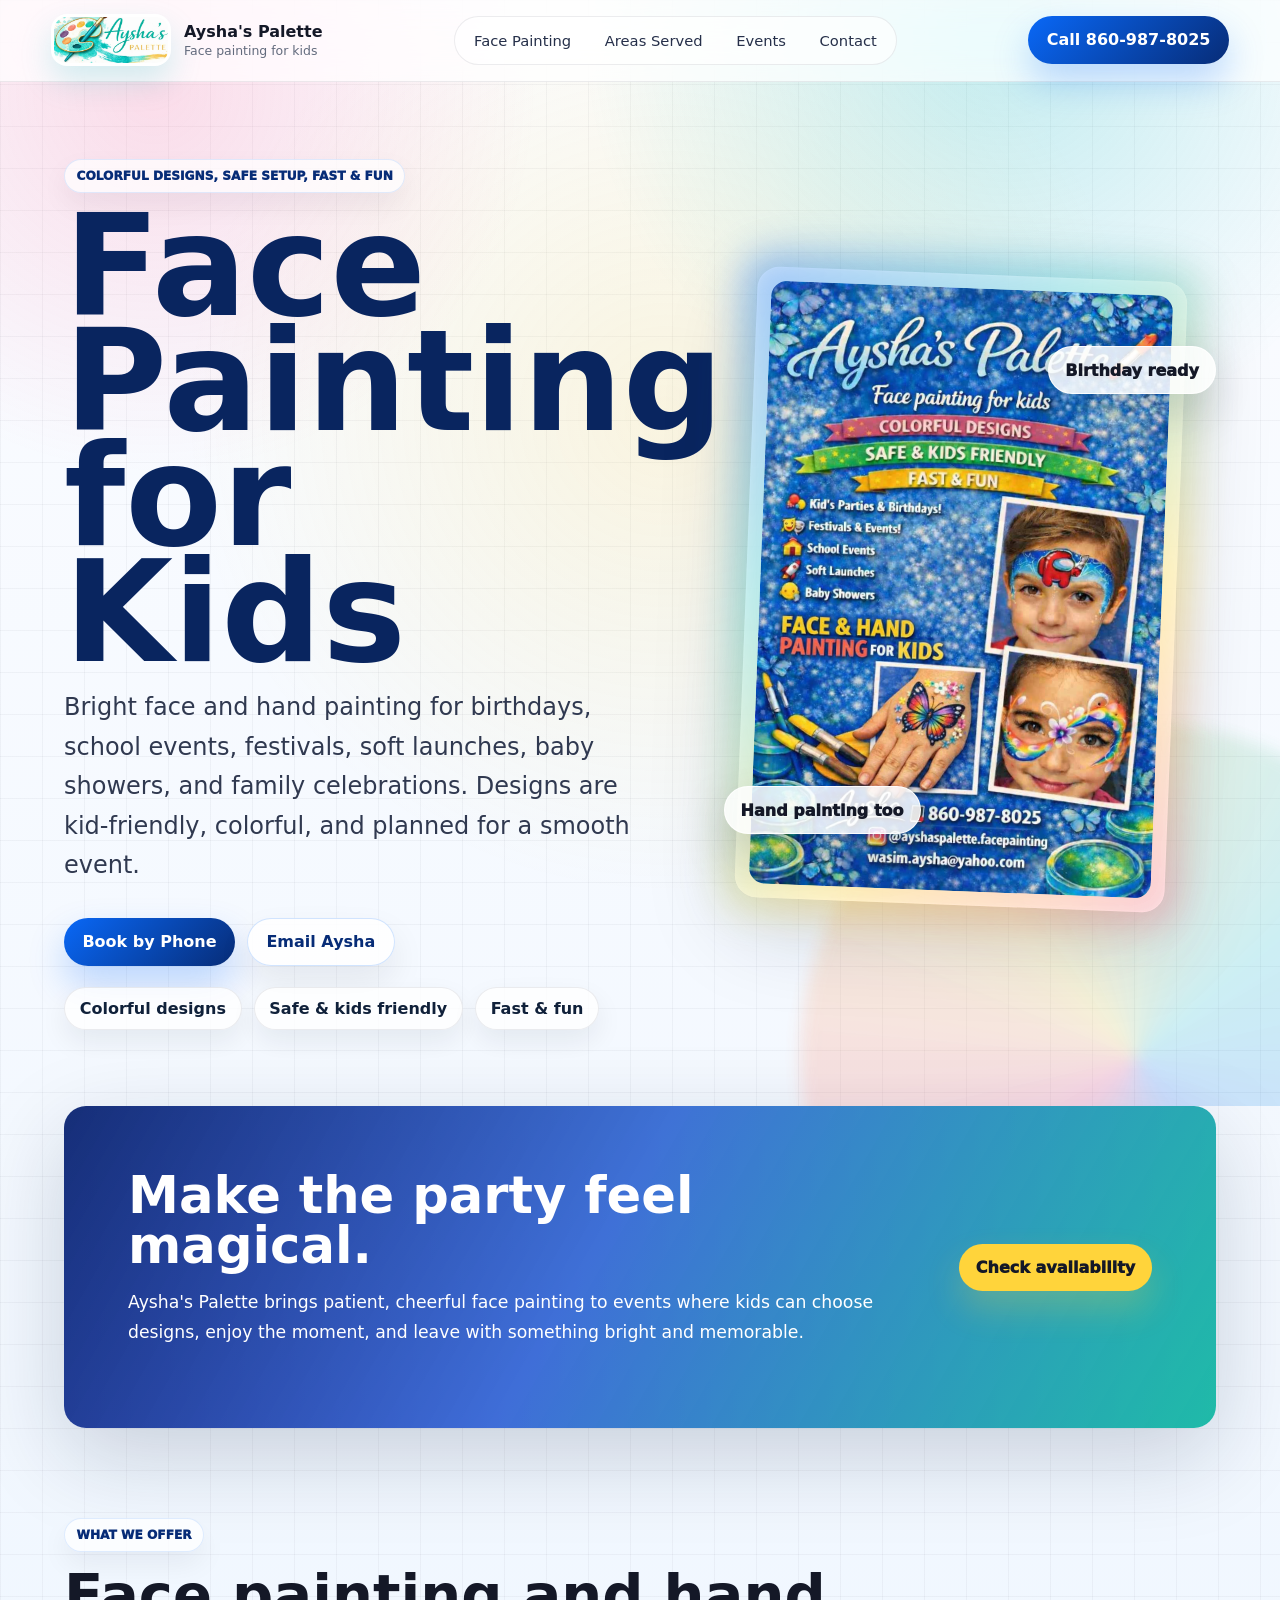
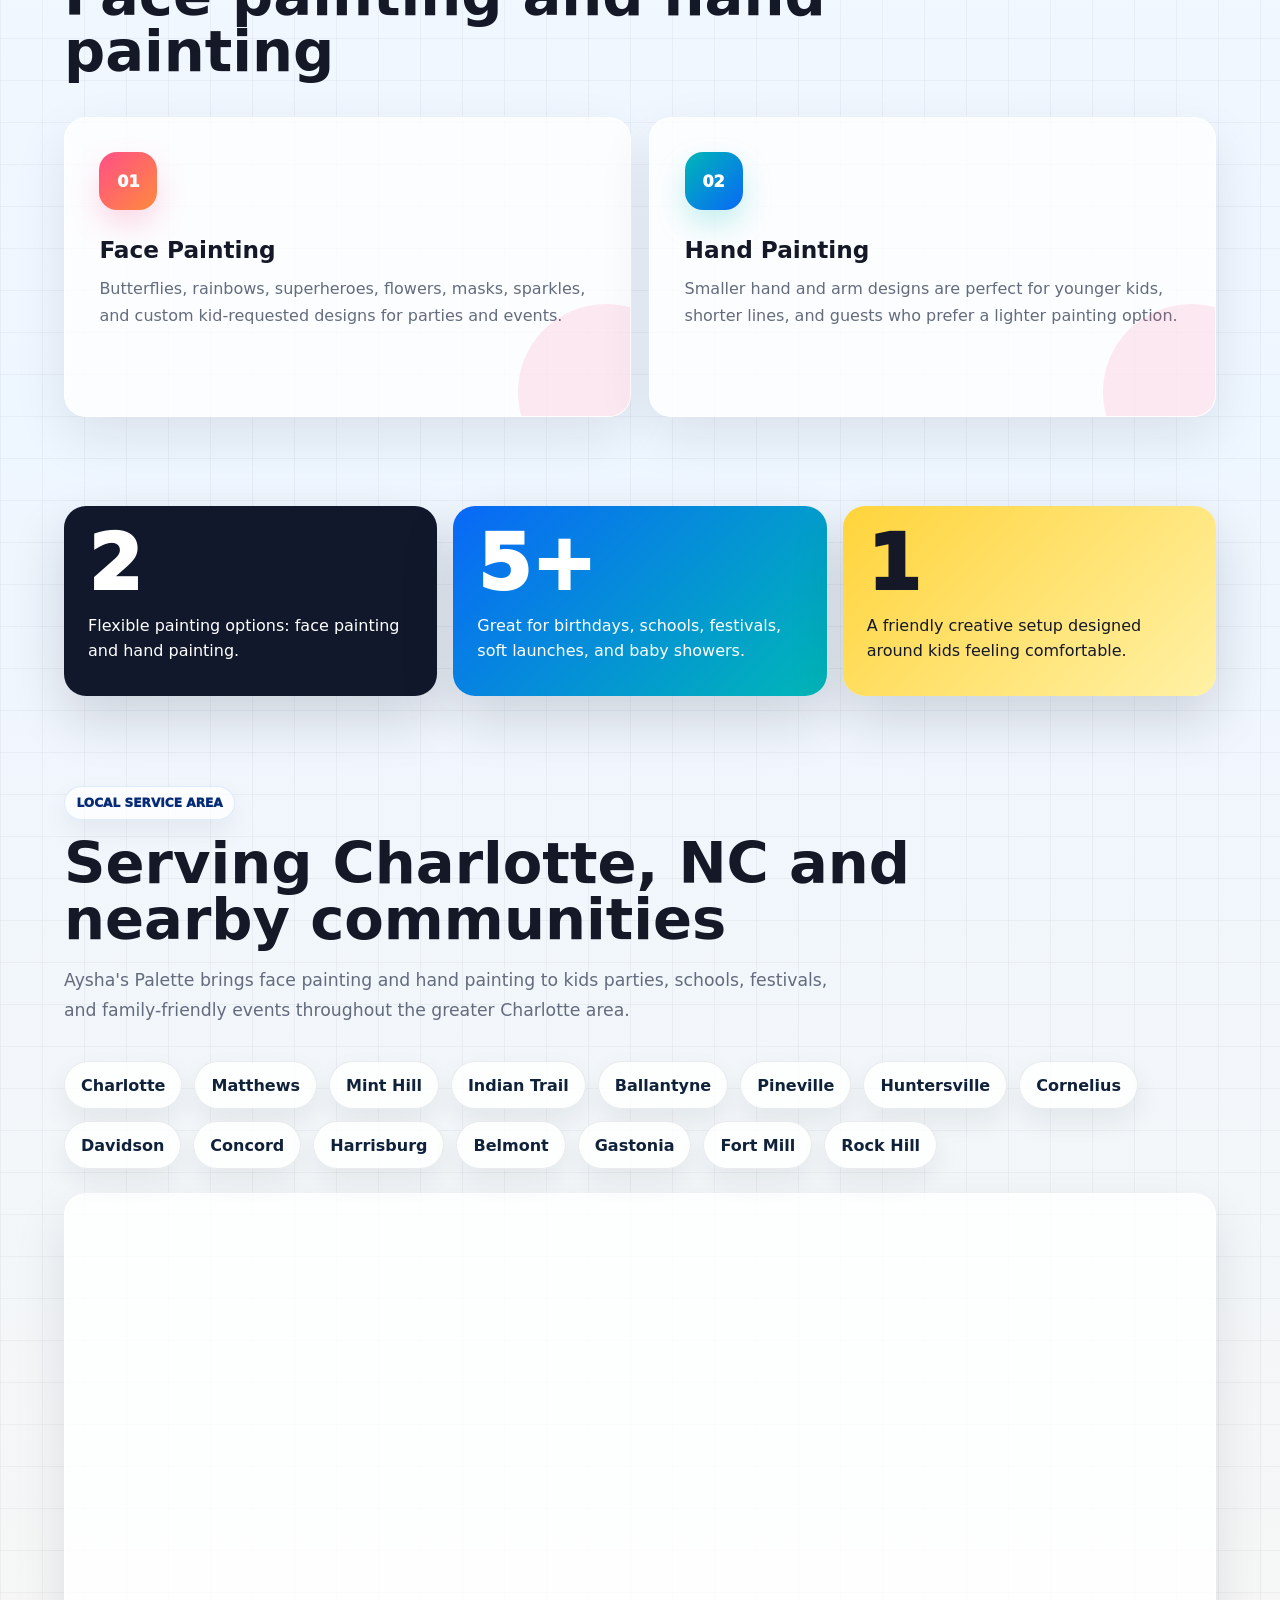
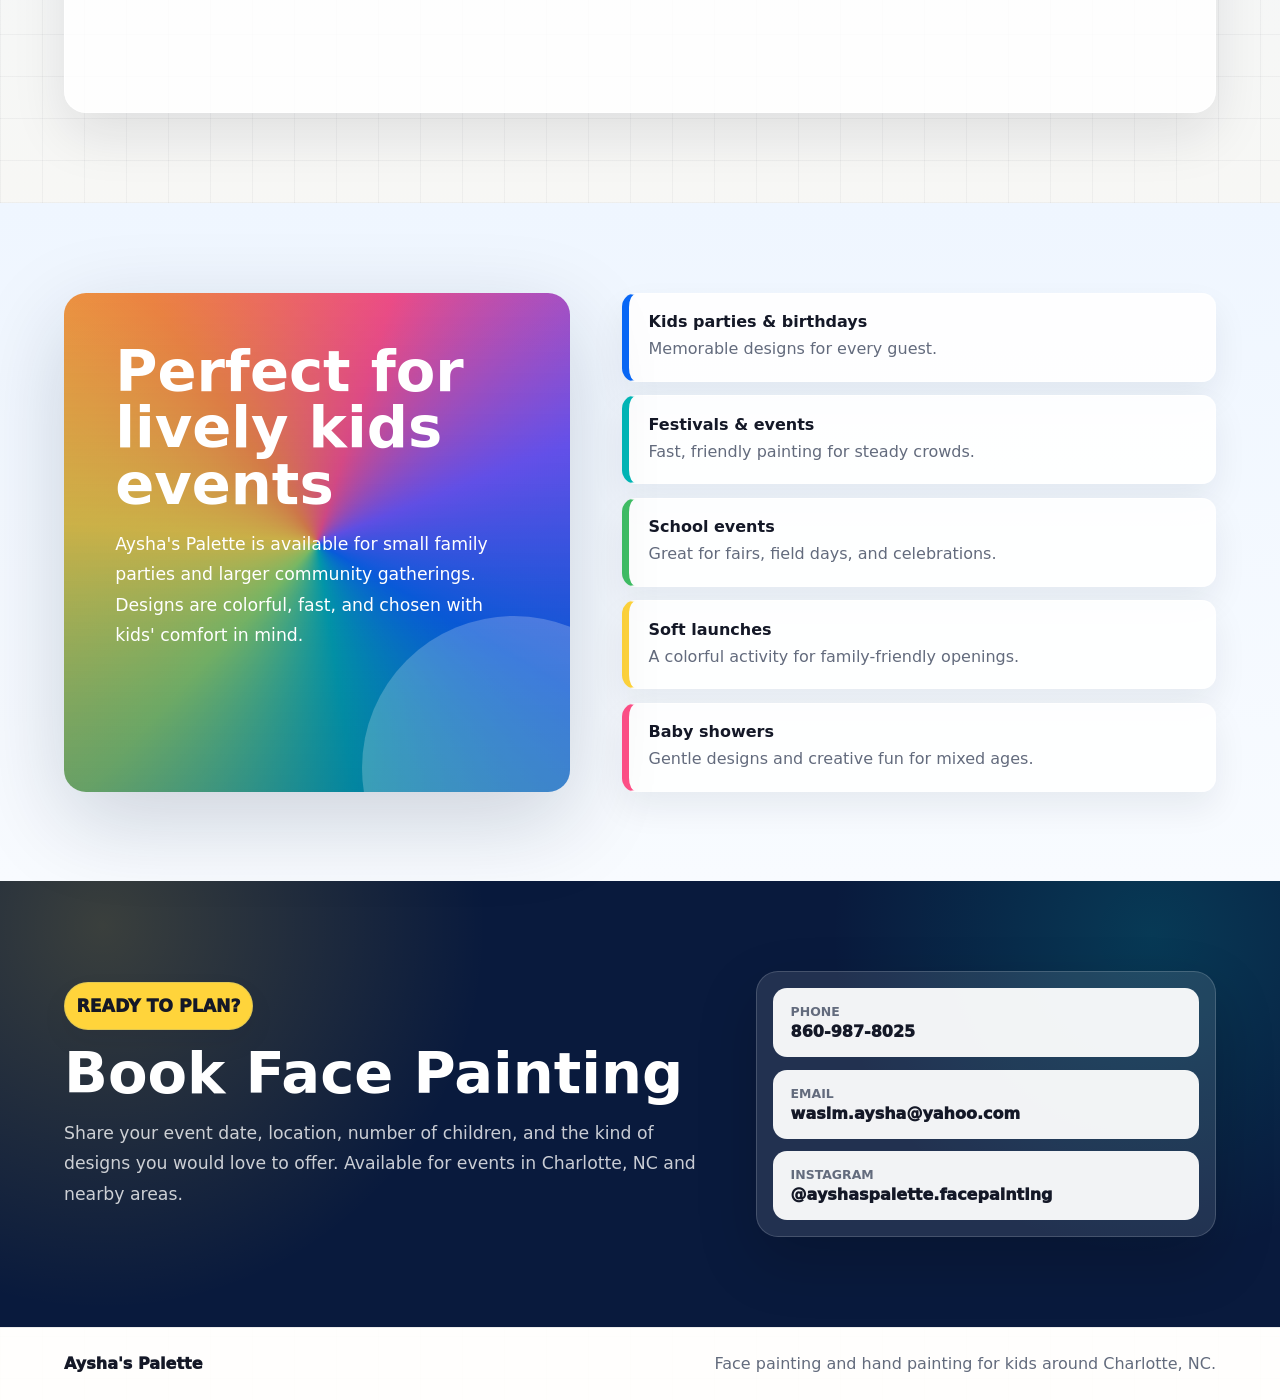
==== commit 6254ddec: "Add files via upload" ====
--- a/index.html
+++ b/index.html
@@ -1,152 +1,192 @@
-<!doctype html>
-<html lang="en">
-  <head>
-    <meta charset="utf-8">
-    <meta name="viewport" content="width=device-width, initial-scale=1">
-    <title>Aysha's Palette | Face Painting</title>
-    <meta
-      name="description"
-      content="Aysha's Palette offers colorful face painting and hand painting for kids parties, birthdays, school events, festivals, soft launches, and baby showers."
-    >
-    <link rel="stylesheet" href="styles.css">
-  </head>
-  <body class="face-page">
-    <header class="site-header">
+<!doctype html>
+<html lang="en">
+  <head>
+    <meta charset="utf-8">
+    <meta name="viewport" content="width=device-width, initial-scale=1">
+    <title>Aysha's Palette | Face Painting</title>
+    <meta
+      name="description"
+      content="Aysha's Palette offers colorful face painting and hand painting for kids parties, birthdays, school events, festivals, soft launches, and baby showers."
+    >
+    <link rel="stylesheet" href="styles.css">
+  </head>
+  <body class="face-page">
+    <header class="site-header">
       <a class="brand" href="index.html" aria-label="Aysha's Palette face painting home">
-        <span class="brand-mark">AP</span>
+        <span class="brand-logo">
+          <img src="ayshas-palette-logo.jpeg" alt="" aria-hidden="true">
+        </span>
         <span>
           <strong>Aysha's Palette</strong>
-          <small>Face painting for kids</small>
-        </span>
+          <small>Face painting for kids</small>
+        </span>
       </a>
       <nav class="nav" aria-label="Main navigation">
-        <a href="index.html">Face Painting</a>
-        <a href="art-class.html">Art Class</a>
+        <a href="#top">Face Painting</a>
+        <a href="#areas">Areas Served</a>
         <a href="#events">Events</a>
         <a href="#contact">Contact</a>
       </nav>
-      <a class="header-cta" href="tel:+18609878025">Call 860-987-8025</a>
-    </header>
-
-    <main id="top">
-      <section class="hero" aria-labelledby="hero-title">
-        <div class="hero-copy">
-          <p class="eyebrow">Colorful designs, safe setup, fast & fun</p>
-          <h1 id="hero-title">Face Painting for Kids</h1>
-          <p class="hero-lede">
-            Bright face and hand painting for birthdays, school events,
-            festivals, soft launches, baby showers, and family celebrations.
-            Designs are kid-friendly, colorful, and planned for a smooth event.
-          </p>
-          <div class="hero-actions" aria-label="Booking actions">
-            <a class="button primary" href="tel:+18609878025">Book by Phone</a>
-            <a class="button secondary" href="mailto:wasim.aysha@yahoo.com?subject=Face%20Painting%20Booking">Email Aysha</a>
-          </div>
-          <div class="quick-facts" aria-label="Highlights">
-            <span>Colorful designs</span>
-            <span>Safe & kids friendly</span>
-            <span>Fast & fun</span>
-          </div>
-        </div>
-        <div class="hero-media" aria-label="Aysha's Palette face painting flyer">
-          <figure class="flyer-card">
-            <img src="ayshas-palette-flyer.jpeg" alt="Aysha's Palette face painting flyer with examples of painted designs for kids">
-          </figure>
-          <div class="floating-note note-one">Birthday ready</div>
-          <div class="floating-note note-two">Hand painting too</div>
+      <a class="header-cta" href="tel:+18609878025">Call 860-987-8025</a>
+    </header>
+
+    <main id="top">
+      <section class="hero" aria-labelledby="hero-title">
+        <div class="hero-copy">
+          <p class="eyebrow">Colorful designs, safe setup, fast & fun</p>
+          <h1 id="hero-title">Face Painting for Kids</h1>
+          <p class="hero-lede">
+            Bright face and hand painting for birthdays, school events,
+            festivals, soft launches, baby showers, and family celebrations.
+            Designs are kid-friendly, colorful, and planned for a smooth event.
+          </p>
+          <div class="hero-actions" aria-label="Booking actions">
+            <a class="button primary" href="tel:+18609878025">Book by Phone</a>
+            <a class="button secondary" href="mailto:wasim.aysha@yahoo.com?subject=Face%20Painting%20Booking">Email Aysha</a>
+          </div>
+          <div class="quick-facts" aria-label="Highlights">
+            <span>Colorful designs</span>
+            <span>Safe & kids friendly</span>
+            <span>Fast & fun</span>
+          </div>
+        </div>
+        <div class="hero-media" aria-label="Aysha's Palette face painting flyer">
+          <figure class="flyer-card">
+            <img src="ayshas-palette-flyer.jpeg" alt="Aysha's Palette face painting flyer with examples of painted designs for kids">
+          </figure>
+          <div class="floating-note note-one">Birthday ready</div>
+          <div class="floating-note note-two">Hand painting too</div>
+        </div>
+      </section>
+
+      <section class="section intro-band" aria-label="Face painting highlights">
+        <div>
+          <h2>Make the party feel magical.</h2>
+          <p>
+            Aysha's Palette brings patient, cheerful face painting to events
+            where kids can choose designs, enjoy the moment, and leave with
+            something bright and memorable.
+          </p>
+        </div>
+        <a class="text-link" href="#contact">Check availability</a>
+      </section>
+
+      <section class="section services" aria-labelledby="services-title">
+        <div class="section-heading">
+          <p class="eyebrow">What we offer</p>
+          <h2 id="services-title">Face painting and hand painting</h2>
+        </div>
+        <div class="service-grid two-column">
+          <article class="service-card">
+            <span class="service-icon" aria-hidden="true">01</span>
+            <h3>Face Painting</h3>
+            <p>
+              Butterflies, rainbows, superheroes, flowers, masks, sparkles, and
+              custom kid-requested designs for parties and events.
+            </p>
+          </article>
+          <article class="service-card">
+            <span class="service-icon" aria-hidden="true">02</span>
+            <h3>Hand Painting</h3>
+            <p>
+              Smaller hand and arm designs are perfect for younger kids, shorter
+              lines, and guests who prefer a lighter painting option.
+            </p>
+          </article>
+        </div>
+      </section>
+
+      <section class="section showcase" aria-label="Booking highlights">
+        <div>
+          <span class="showcase-number">2</span>
+          <p>Flexible painting options: face painting and hand painting.</p>
+        </div>
+        <div>
+          <span class="showcase-number">5+</span>
+          <p>Great for birthdays, schools, festivals, soft launches, and baby showers.</p>
+        </div>
+        <div>
+          <span class="showcase-number">1</span>
+          <p>A friendly creative setup designed around kids feeling comfortable.</p>
         </div>
       </section>
 
-      <section class="section intro-band" aria-label="Face painting highlights">
-        <div>
-          <h2>Make the party feel magical.</h2>
+      <section class="section areas" id="areas" aria-labelledby="areas-title">
+        <div class="section-heading">
+          <p class="eyebrow">Local service area</p>
+          <h2 id="areas-title">Serving Charlotte, NC and nearby communities</h2>
           <p>
-            Aysha's Palette brings patient, cheerful face painting to events
-            where kids can choose designs, enjoy the moment, and leave with
-            something bright and memorable.
+            Aysha's Palette brings face painting and hand painting to kids
+            parties, schools, festivals, and family-friendly events throughout
+            the greater Charlotte area.
           </p>
         </div>
-        <a class="text-link" href="#contact">Check availability</a>
-      </section>
-
-      <section class="section services" aria-labelledby="services-title">
-        <div class="section-heading">
-          <p class="eyebrow">What we offer</p>
-          <h2 id="services-title">Face painting and hand painting</h2>
+        <div class="area-list" aria-label="Areas served near Charlotte, North Carolina">
+          <span>Charlotte</span>
+          <span>Matthews</span>
+          <span>Mint Hill</span>
+          <span>Indian Trail</span>
+          <span>Ballantyne</span>
+          <span>Pineville</span>
+          <span>Huntersville</span>
+          <span>Cornelius</span>
+          <span>Davidson</span>
+          <span>Concord</span>
+          <span>Harrisburg</span>
+          <span>Belmont</span>
+          <span>Gastonia</span>
+          <span>Fort Mill</span>
+          <span>Rock Hill</span>
         </div>
-        <div class="service-grid two-column">
-          <article class="service-card">
-            <span class="service-icon" aria-hidden="true">01</span>
-            <h3>Face Painting</h3>
-            <p>
-              Butterflies, rainbows, superheroes, flowers, masks, sparkles, and
-              custom kid-requested designs for parties and events.
-            </p>
-          </article>
-          <article class="service-card">
-            <span class="service-icon" aria-hidden="true">02</span>
-            <h3>Hand Painting</h3>
-            <p>
-              Smaller hand and arm designs are perfect for younger kids, shorter
-              lines, and guests who prefer a lighter painting option.
-            </p>
-          </article>
-        </div>
-      </section>
-
-      <section class="section showcase" aria-label="Booking highlights">
-        <div>
-          <span class="showcase-number">2</span>
-          <p>Flexible painting options: face painting and hand painting.</p>
-        </div>
-        <div>
-          <span class="showcase-number">5+</span>
-          <p>Great for birthdays, schools, festivals, soft launches, and baby showers.</p>
-        </div>
-        <div>
-          <span class="showcase-number">1</span>
-          <p>A friendly creative setup designed around kids feeling comfortable.</p>
+        <div class="map-frame" aria-label="Google map of the Charlotte, North Carolina service area">
+          <iframe
+            title="Map of Charlotte, NC and surrounding service area"
+            src="https://www.google.com/maps?q=Charlotte%2C%20NC&output=embed"
+            loading="lazy"
+            referrerpolicy="no-referrer-when-downgrade"
+          ></iframe>
         </div>
       </section>
 
       <section class="section split" id="events" aria-labelledby="events-title">
         <div class="paint-panel">
           <h2 id="events-title">Perfect for lively kids events</h2>
-          <p>
-            Aysha's Palette is available for small family parties and larger
-            community gatherings. Designs are colorful, fast, and chosen with
-            kids' comfort in mind.
-          </p>
-        </div>
-        <div class="event-list" aria-label="Event types">
-          <div><strong>Kids parties & birthdays</strong><span>Memorable designs for every guest.</span></div>
-          <div><strong>Festivals & events</strong><span>Fast, friendly painting for steady crowds.</span></div>
-          <div><strong>School events</strong><span>Great for fairs, field days, and celebrations.</span></div>
-          <div><strong>Soft launches</strong><span>A colorful activity for family-friendly openings.</span></div>
-          <div><strong>Baby showers</strong><span>Gentle designs and creative fun for mixed ages.</span></div>
-        </div>
-      </section>
-
-      <section class="section booking" id="contact" aria-labelledby="contact-title">
-        <div>
-          <p class="eyebrow">Ready to plan?</p>
+          <p>
+            Aysha's Palette is available for small family parties and larger
+            community gatherings. Designs are colorful, fast, and chosen with
+            kids' comfort in mind.
+          </p>
+        </div>
+        <div class="event-list" aria-label="Event types">
+          <div><strong>Kids parties & birthdays</strong><span>Memorable designs for every guest.</span></div>
+          <div><strong>Festivals & events</strong><span>Fast, friendly painting for steady crowds.</span></div>
+          <div><strong>School events</strong><span>Great for fairs, field days, and celebrations.</span></div>
+          <div><strong>Soft launches</strong><span>A colorful activity for family-friendly openings.</span></div>
+          <div><strong>Baby showers</strong><span>Gentle designs and creative fun for mixed ages.</span></div>
+        </div>
+      </section>
+
+      <section class="section booking" id="contact" aria-labelledby="contact-title">
+        <div>
+          <p class="eyebrow">Ready to plan?</p>
           <h2 id="contact-title">Book Face Painting</h2>
           <p>
             Share your event date, location, number of children, and the kind
-            of designs you would love to offer.
+            of designs you would love to offer. Available for events in
+            Charlotte, NC and nearby areas.
           </p>
         </div>
-        <address class="contact-card">
-          <a href="tel:+18609878025"><span>Phone</span>860-987-8025</a>
-          <a href="mailto:wasim.aysha@yahoo.com"><span>Email</span>wasim.aysha@yahoo.com</a>
-          <a href="https://www.instagram.com/ayshaspalette.facepainting/"><span>Instagram</span>@ayshaspalette.facepainting</a>
-        </address>
-      </section>
-    </main>
-
+        <address class="contact-card">
+          <a href="tel:+18609878025"><span>Phone</span>860-987-8025</a>
+          <a href="mailto:wasim.aysha@yahoo.com"><span>Email</span>wasim.aysha@yahoo.com</a>
+          <a href="https://www.instagram.com/ayshaspalette.facepainting/"><span>Instagram</span>@ayshaspalette.facepainting</a>
+        </address>
+      </section>
+    </main>
+
     <footer class="site-footer">
       <p>Aysha's Palette</p>
-      <p>Face painting and hand painting for kids.</p>
+      <p>Face painting and hand painting for kids around Charlotte, NC.</p>
     </footer>
-  </body>
-</html>
+  </body>
+</html>
--- a/styles.css
+++ b/styles.css
@@ -1,137 +1,166 @@
-:root {
-  --ink: #141827;
-  --muted: #636b7d;
-  --white: #ffffff;
-  --mist: #f5f8ff;
-  --blue: #0968f7;
-  --deep-blue: #072c77;
-  --teal: #00b7b7;
-  --lime: #9be15d;
-  --yellow: #ffd43b;
-  --pink: #ff4f87;
-  --orange: #ff8a3d;
-  --violet: #7657ff;
-  --radius: 22px;
-  --radius-sm: 14px;
-  --shadow: 0 28px 90px rgba(12, 25, 58, 0.18);
-}
-
-* {
-  box-sizing: border-box;
-}
-
+:root {
+  --ink: #141827;
+  --muted: #636b7d;
+  --white: #ffffff;
+  --mist: #f5f8ff;
+  --blue: #0968f7;
+  --deep-blue: #072c77;
+  --teal: #00b7b7;
+  --lime: #9be15d;
+  --yellow: #ffd43b;
+  --pink: #ff4f87;
+  --orange: #ff8a3d;
+  --violet: #7657ff;
+  --radius: 22px;
+  --radius-sm: 14px;
+  --shadow: 0 28px 90px rgba(12, 25, 58, 0.18);
+}
+
+* {
+  box-sizing: border-box;
+}
+
 html {
   scroll-behavior: smooth;
-}
-
-body {
-  margin: 0;
-  color: var(--ink);
-  font-family: Inter, ui-sans-serif, system-ui, -apple-system, BlinkMacSystemFont, "Segoe UI", Arial, sans-serif;
-  background:
-    linear-gradient(90deg, rgba(20, 24, 39, 0.04) 1px, transparent 1px),
-    linear-gradient(180deg, rgba(20, 24, 39, 0.04) 1px, transparent 1px),
-    linear-gradient(180deg, #fbfcff 0%, #eef6ff 44%, #fff8ec 100%);
-  background-size: 42px 42px, 42px 42px, auto;
-}
-
-body::before {
-  position: fixed;
-  inset: 0;
-  z-index: -1;
-  content: "";
-  background:
-    radial-gradient(circle at 12% 10%, rgba(255, 79, 135, 0.18), transparent 24rem),
-    radial-gradient(circle at 78% 4%, rgba(0, 183, 183, 0.22), transparent 26rem),
-    radial-gradient(circle at 52% 46%, rgba(255, 212, 59, 0.16), transparent 30rem);
-}
-
-img {
-  display: block;
-  max-width: 100%;
-}
-
-a {
-  color: inherit;
-}
-
-.site-header {
-  position: sticky;
-  top: 0;
-  z-index: 10;
-  display: flex;
-  align-items: center;
-  justify-content: space-between;
-  gap: 1rem;
-  min-height: 78px;
-  margin: 0 auto;
-  padding: 0.9rem clamp(1rem, 4vw, 5rem);
-  background: rgba(255, 255, 255, 0.74);
-  border-bottom: 1px solid rgba(20, 24, 39, 0.08);
-  backdrop-filter: blur(20px) saturate(150%);
-}
-
-.brand,
-.nav a,
-.header-cta,
-.button,
-.text-link,
-.contact-card a {
-  text-decoration: none;
-}
-
-.brand {
-  display: inline-flex;
-  align-items: center;
-  gap: 0.8rem;
-  min-width: 13rem;
-}
-
+  scroll-padding-top: 96px;
+}
+
+body {
+  margin: 0;
+  color: var(--ink);
+  font-family: Inter, ui-sans-serif, system-ui, -apple-system, BlinkMacSystemFont, "Segoe UI", Arial, sans-serif;
+  background:
+    linear-gradient(90deg, rgba(20, 24, 39, 0.04) 1px, transparent 1px),
+    linear-gradient(180deg, rgba(20, 24, 39, 0.04) 1px, transparent 1px),
+    linear-gradient(180deg, #fbfcff 0%, #eef6ff 44%, #fff8ec 100%);
+  background-size: 42px 42px, 42px 42px, auto;
+}
+
+body::before {
+  position: fixed;
+  inset: 0;
+  z-index: -1;
+  content: "";
+  background:
+    radial-gradient(circle at 12% 10%, rgba(255, 79, 135, 0.18), transparent 24rem),
+    radial-gradient(circle at 78% 4%, rgba(0, 183, 183, 0.22), transparent 26rem),
+    radial-gradient(circle at 52% 46%, rgba(255, 212, 59, 0.16), transparent 30rem);
+}
+
+img {
+  display: block;
+  max-width: 100%;
+}
+
+a {
+  color: inherit;
+}
+
+.site-header {
+  position: sticky;
+  top: 0;
+  z-index: 10;
+  display: flex;
+  align-items: center;
+  justify-content: space-between;
+  gap: 1rem;
+  min-height: 78px;
+  margin: 0 auto;
+  padding: 0.9rem clamp(1rem, 4vw, 5rem);
+  background: rgba(255, 255, 255, 0.74);
+  border-bottom: 1px solid rgba(20, 24, 39, 0.08);
+  backdrop-filter: blur(20px) saturate(150%);
+}
+
+.brand,
+.nav a,
+.header-cta,
+.button,
+.text-link,
+.contact-card a {
+  text-decoration: none;
+}
+
+.brand {
+  display: inline-flex;
+  align-items: center;
+  gap: 0.8rem;
+  min-width: 13rem;
+}
+
 .brand-mark {
   display: grid;
   place-items: center;
-  width: 48px;
-  height: 48px;
-  flex: 0 0 48px;
-  color: var(--white);
-  font-weight: 900;
-  background: conic-gradient(from 10deg, var(--blue), var(--teal), var(--yellow), var(--pink), var(--violet), var(--blue));
+  width: 48px;
+  height: 48px;
+  flex: 0 0 48px;
+  color: var(--white);
+  font-weight: 900;
+  background: conic-gradient(from 10deg, var(--blue), var(--teal), var(--yellow), var(--pink), var(--violet), var(--blue));
+  border: 3px solid rgba(255, 255, 255, 0.84);
+  border-radius: 16px;
+  box-shadow: 0 15px 32px rgba(9, 104, 247, 0.24);
+}
+
+.brand-logo {
+  width: 120px;
+  height: 52px;
+  flex: 0 0 120px;
+  overflow: hidden;
+  background: var(--white);
   border: 3px solid rgba(255, 255, 255, 0.84);
   border-radius: 16px;
-  box-shadow: 0 15px 32px rgba(9, 104, 247, 0.24);
+  box-shadow: 0 15px 32px rgba(0, 183, 183, 0.18);
+}
+
+.brand-logo img {
+  width: 100%;
+  height: 100%;
+  object-fit: cover;
+  object-position: center;
+  transform: scale(1.35);
 }
 
 .brand strong,
 .brand small {
   display: block;
-}
-
-.brand strong {
-  font-size: 1rem;
-}
-
-.brand small {
-  color: var(--muted);
-  font-size: 0.78rem;
-  margin-top: 0.12rem;
-}
-
+}
+
+.brand strong {
+  font-size: 1rem;
+}
+
+.brand small {
+  color: var(--muted);
+  font-size: 0.78rem;
+  margin-top: 0.12rem;
+}
+
 .nav {
   display: flex;
   align-items: center;
   justify-content: center;
   gap: 0.3rem;
-  padding: 0.32rem;
-  color: #26304a;
-  font-size: 0.92rem;
+  padding: 0.32rem;
+  color: #26304a;
+  font-size: 0.92rem;
   background: rgba(255, 255, 255, 0.62);
   border: 1px solid rgba(20, 24, 39, 0.08);
   border-radius: 999px;
+  scrollbar-width: none;
+  -webkit-overflow-scrolling: touch;
+  scroll-snap-type: x proximity;
+}
+
+.nav::-webkit-scrollbar {
+  display: none;
 }
 
 .nav a {
   padding: 0.62rem 0.9rem;
   border-radius: 999px;
+  scroll-snap-align: start;
+  white-space: nowrap;
   transition: background 180ms ease, color 180ms ease;
 }
 
@@ -140,70 +169,79 @@
   background: rgba(9, 104, 247, 0.1);
 }
 
-.header-cta,
-.button {
-  display: inline-flex;
-  align-items: center;
-  justify-content: center;
-  min-height: 48px;
-  padding: 0.82rem 1.15rem;
-  border-radius: 999px;
-  font-weight: 900;
-  line-height: 1;
-  transition: transform 180ms ease, box-shadow 180ms ease, background 180ms ease;
-}
-
-.header-cta,
-.button.primary {
-  color: var(--white);
-  background: linear-gradient(135deg, var(--blue), var(--deep-blue));
-  box-shadow: 0 18px 36px rgba(9, 104, 247, 0.25);
-}
-
-.button.secondary {
-  color: var(--deep-blue);
-  background: rgba(255, 255, 255, 0.86);
-  border: 1px solid rgba(9, 104, 247, 0.18);
-  box-shadow: 0 16px 34px rgba(20, 24, 39, 0.08);
-}
-
-.header-cta:hover,
-.button:hover,
-.text-link:hover,
-.contact-card a:hover {
-  transform: translateY(-2px);
-}
-
-.hero {
-  position: relative;
-  display: grid;
-  grid-template-columns: minmax(0, 1fr) minmax(300px, 470px);
-  align-items: center;
-  gap: clamp(2rem, 6vw, 7rem);
-  min-height: calc(100vh - 78px);
-  padding: clamp(2.6rem, 6vw, 6.5rem) clamp(1rem, 5vw, 5.5rem);
-  overflow: hidden;
-}
-
-.hero::after {
-  position: absolute;
-  right: -12rem;
-  bottom: -18rem;
-  width: 42rem;
-  height: 42rem;
-  content: "";
-  background: conic-gradient(from 140deg, rgba(9, 104, 247, 0.22), rgba(255, 79, 135, 0.26), rgba(255, 212, 59, 0.24), rgba(0, 183, 183, 0.2), rgba(9, 104, 247, 0.22));
-  border-radius: 50%;
-  filter: blur(8px);
-  opacity: 0.82;
-}
-
-.hero-copy,
-.hero-media {
-  position: relative;
-  z-index: 1;
-}
-
+.nav a:focus-visible,
+.header-cta:focus-visible,
+.button:focus-visible,
+.text-link:focus-visible,
+.contact-card a:focus-visible {
+  outline: 3px solid rgba(255, 212, 59, 0.92);
+  outline-offset: 3px;
+}
+
+.header-cta,
+.button {
+  display: inline-flex;
+  align-items: center;
+  justify-content: center;
+  min-height: 48px;
+  padding: 0.82rem 1.15rem;
+  border-radius: 999px;
+  font-weight: 900;
+  line-height: 1;
+  transition: transform 180ms ease, box-shadow 180ms ease, background 180ms ease;
+}
+
+.header-cta,
+.button.primary {
+  color: var(--white);
+  background: linear-gradient(135deg, var(--blue), var(--deep-blue));
+  box-shadow: 0 18px 36px rgba(9, 104, 247, 0.25);
+}
+
+.button.secondary {
+  color: var(--deep-blue);
+  background: rgba(255, 255, 255, 0.86);
+  border: 1px solid rgba(9, 104, 247, 0.18);
+  box-shadow: 0 16px 34px rgba(20, 24, 39, 0.08);
+}
+
+.header-cta:hover,
+.button:hover,
+.text-link:hover,
+.contact-card a:hover {
+  transform: translateY(-2px);
+}
+
+.hero {
+  position: relative;
+  display: grid;
+  grid-template-columns: minmax(0, 1fr) minmax(300px, 470px);
+  align-items: center;
+  gap: clamp(2rem, 6vw, 7rem);
+  min-height: calc(100vh - 78px);
+  padding: clamp(2.6rem, 6vw, 6.5rem) clamp(1rem, 5vw, 5.5rem);
+  overflow: hidden;
+}
+
+.hero::after {
+  position: absolute;
+  right: -12rem;
+  bottom: -18rem;
+  width: 42rem;
+  height: 42rem;
+  content: "";
+  background: conic-gradient(from 140deg, rgba(9, 104, 247, 0.22), rgba(255, 79, 135, 0.26), rgba(255, 212, 59, 0.24), rgba(0, 183, 183, 0.2), rgba(9, 104, 247, 0.22));
+  border-radius: 50%;
+  filter: blur(8px);
+  opacity: 0.82;
+}
+
+.hero-copy,
+.hero-media {
+  position: relative;
+  z-index: 1;
+}
+
 .hero-copy {
   max-width: 780px;
 }
@@ -211,644 +249,772 @@
 .eyebrow {
   display: inline-flex;
   align-items: center;
-  min-height: 34px;
-  margin: 0 0 1rem;
-  padding: 0.48rem 0.72rem;
-  color: var(--deep-blue);
-  font-size: 0.76rem;
-  font-weight: 950;
-  letter-spacing: 0;
-  text-transform: uppercase;
-  background: rgba(255, 255, 255, 0.72);
-  border: 1px solid rgba(9, 104, 247, 0.12);
-  border-radius: 999px;
-  box-shadow: 0 12px 28px rgba(20, 24, 39, 0.06);
-}
-
-h1,
-h2,
-h3,
-p {
-  margin-top: 0;
-}
-
-h1 {
-  max-width: 9ch;
-  margin-bottom: 1.1rem;
-  color: #09255f;
-  font-size: clamp(4.2rem, 11vw, 9.4rem);
-  line-height: 0.82;
-}
-
-h2 {
-  margin-bottom: 1rem;
-  font-size: clamp(2.2rem, 4.5vw, 4.35rem);
-  line-height: 0.98;
-}
-
-h3 {
-  margin-bottom: 0.75rem;
-  font-size: 1.45rem;
-}
-
-.hero-lede {
-  max-width: 720px;
-  color: #303950;
-  font-size: clamp(1.12rem, 2vw, 1.5rem);
-  line-height: 1.65;
-}
-
-.hero-actions,
-.quick-facts,
-.class-features {
-  display: flex;
-  flex-wrap: wrap;
-  gap: 0.75rem;
-}
-
-.hero-actions {
-  margin-top: 2rem;
-}
-
-.quick-facts {
-  margin-top: 1.3rem;
-}
-
-.quick-facts span,
-.class-features span {
-  display: inline-flex;
-  align-items: center;
-  min-height: 42px;
-  padding: 0.68rem 0.92rem;
-  color: #10213a;
-  font-weight: 900;
-  background: rgba(255, 255, 255, 0.78);
-  border: 1px solid rgba(20, 24, 39, 0.08);
-  border-radius: 999px;
-  box-shadow: 0 12px 28px rgba(20, 24, 39, 0.07);
-}
-
-.hero-media {
-  justify-self: center;
-  width: min(100%, 500px);
-  min-height: 640px;
-}
-
-.flyer-card {
-  position: relative;
-  z-index: 1;
-  margin: 0;
-  width: min(100%, 430px);
-  padding: 0.8rem;
-  background: rgba(255, 255, 255, 0.82);
-  border: 1px solid rgba(255, 255, 255, 0.74);
-  border-radius: var(--radius);
-  box-shadow: var(--shadow);
-  transform: rotate(2.2deg);
-}
-
-.flyer-card::before {
-  position: absolute;
-  inset: -16px;
-  z-index: -1;
-  content: "";
-  background: linear-gradient(135deg, rgba(9, 104, 247, 0.38), rgba(0, 183, 183, 0.28), rgba(255, 212, 59, 0.36), rgba(255, 79, 135, 0.3));
-  border-radius: 30px;
-  filter: blur(18px);
-}
-
-.flyer-card img {
-  width: 100%;
-  aspect-ratio: 2 / 3;
-  object-fit: cover;
-  border-radius: 16px;
-}
-
-.floating-note {
-  position: absolute;
-  z-index: 2;
-  display: inline-flex;
-  align-items: center;
-  min-height: 48px;
-  padding: 0.8rem 1rem;
-  color: var(--ink);
-  font-weight: 950;
-  background: rgba(255, 255, 255, 0.86);
-  border: 1px solid rgba(255, 255, 255, 0.9);
-  border-radius: 999px;
-  box-shadow: 0 18px 48px rgba(20, 24, 39, 0.18);
-}
-
-.note-one {
-  top: 4.5rem;
-  right: 0;
-}
-
-.note-two {
-  bottom: 5rem;
-  left: -1.4rem;
-}
-
+  min-height: 34px;
+  margin: 0 0 1rem;
+  padding: 0.48rem 0.72rem;
+  color: var(--deep-blue);
+  font-size: 0.76rem;
+  font-weight: 950;
+  letter-spacing: 0;
+  text-transform: uppercase;
+  background: rgba(255, 255, 255, 0.72);
+  border: 1px solid rgba(9, 104, 247, 0.12);
+  border-radius: 999px;
+  box-shadow: 0 12px 28px rgba(20, 24, 39, 0.06);
+}
+
+h1,
+h2,
+h3,
+p {
+  margin-top: 0;
+}
+
+h1 {
+  max-width: 9ch;
+  margin-bottom: 1.1rem;
+  color: #09255f;
+  font-size: clamp(4.2rem, 11vw, 9.4rem);
+  line-height: 0.82;
+}
+
+h2 {
+  margin-bottom: 1rem;
+  font-size: clamp(2.2rem, 4.5vw, 4.35rem);
+  line-height: 0.98;
+}
+
+h3 {
+  margin-bottom: 0.75rem;
+  font-size: 1.45rem;
+}
+
+.hero-lede {
+  max-width: 720px;
+  color: #303950;
+  font-size: clamp(1.12rem, 2vw, 1.5rem);
+  line-height: 1.65;
+}
+
+.hero-actions,
+.quick-facts,
+.class-features {
+  display: flex;
+  flex-wrap: wrap;
+  gap: 0.75rem;
+}
+
+.hero-actions {
+  margin-top: 2rem;
+}
+
+.quick-facts {
+  margin-top: 1.3rem;
+}
+
+.quick-facts span,
+.class-features span {
+  display: inline-flex;
+  align-items: center;
+  min-height: 42px;
+  padding: 0.68rem 0.92rem;
+  color: #10213a;
+  font-weight: 900;
+  background: rgba(255, 255, 255, 0.78);
+  border: 1px solid rgba(20, 24, 39, 0.08);
+  border-radius: 999px;
+  box-shadow: 0 12px 28px rgba(20, 24, 39, 0.07);
+}
+
+.hero-media {
+  justify-self: center;
+  width: min(100%, 500px);
+  min-height: 640px;
+}
+
+.flyer-card {
+  position: relative;
+  z-index: 1;
+  margin: 0;
+  width: min(100%, 430px);
+  padding: 0.8rem;
+  background: rgba(255, 255, 255, 0.82);
+  border: 1px solid rgba(255, 255, 255, 0.74);
+  border-radius: var(--radius);
+  box-shadow: var(--shadow);
+  transform: rotate(2.2deg);
+}
+
+.flyer-card::before {
+  position: absolute;
+  inset: -16px;
+  z-index: -1;
+  content: "";
+  background: linear-gradient(135deg, rgba(9, 104, 247, 0.38), rgba(0, 183, 183, 0.28), rgba(255, 212, 59, 0.36), rgba(255, 79, 135, 0.3));
+  border-radius: 30px;
+  filter: blur(18px);
+}
+
+.flyer-card img {
+  width: 100%;
+  aspect-ratio: 2 / 3;
+  object-fit: cover;
+  border-radius: 16px;
+}
+
+.floating-note {
+  position: absolute;
+  z-index: 2;
+  display: inline-flex;
+  align-items: center;
+  min-height: 48px;
+  padding: 0.8rem 1rem;
+  color: var(--ink);
+  font-weight: 950;
+  background: rgba(255, 255, 255, 0.86);
+  border: 1px solid rgba(255, 255, 255, 0.9);
+  border-radius: 999px;
+  box-shadow: 0 18px 48px rgba(20, 24, 39, 0.18);
+}
+
+.note-one {
+  top: 4.5rem;
+  right: 0;
+}
+
+.note-two {
+  bottom: 5rem;
+  left: -1.4rem;
+}
+
 .section {
   padding: clamp(4rem, 7vw, 7rem) clamp(1rem, 5vw, 5.5rem);
-}
-
-.intro-band {
-  display: flex;
-  align-items: center;
-  justify-content: space-between;
-  gap: 2rem;
-  margin: 0 clamp(1rem, 5vw, 5.5rem);
-  padding: clamp(2rem, 5vw, 4rem);
-  color: var(--white);
-  background:
-    linear-gradient(120deg, rgba(7, 44, 119, 0.94), rgba(9, 104, 247, 0.78) 46%, rgba(0, 183, 183, 0.88)),
-    linear-gradient(90deg, var(--pink), var(--yellow));
-  border-radius: var(--radius);
-  box-shadow: var(--shadow);
-}
-
-.intro-band div {
-  max-width: 880px;
-}
-
-.intro-band h2 {
-  font-size: clamp(2rem, 4vw, 3.55rem);
-}
-
-.intro-band p,
-.paint-panel p,
-.booking p,
-.class-copy p {
-  color: inherit;
-  font-size: 1.08rem;
-  line-height: 1.75;
-}
-
-.text-link {
-  flex: 0 0 auto;
-  padding: 0.88rem 1.05rem;
-  color: var(--ink);
-  font-weight: 950;
-  background: var(--yellow);
-  border-radius: 999px;
-  box-shadow: 0 18px 34px rgba(255, 212, 59, 0.24);
-  transition: transform 180ms ease;
-}
-
-.section-heading {
-  max-width: 860px;
-  margin-bottom: 2.25rem;
-}
-
-.service-grid {
-  display: grid;
-  grid-template-columns: repeat(3, minmax(0, 1fr));
-  gap: 1.15rem;
-}
-
-.service-grid.two-column {
-  grid-template-columns: repeat(2, minmax(0, 1fr));
-}
-
-.service-card {
-  position: relative;
-  min-height: 300px;
-  padding: clamp(1.4rem, 3vw, 2.15rem);
-  overflow: hidden;
-  background: rgba(255, 255, 255, 0.78);
-  border: 1px solid rgba(255, 255, 255, 0.9);
-  border-radius: var(--radius);
-  box-shadow: 0 20px 54px rgba(20, 24, 39, 0.09);
-  transition: transform 180ms ease, box-shadow 180ms ease;
-}
-
-.service-card::after {
-  position: absolute;
-  right: -4rem;
-  bottom: -4rem;
-  width: 11rem;
-  height: 11rem;
-  content: "";
-  background: rgba(255, 79, 135, 0.12);
-  border-radius: 50%;
-}
-
-.service-card:hover {
-  transform: translateY(-5px);
-  box-shadow: 0 28px 70px rgba(20, 24, 39, 0.13);
-}
-
-.service-icon {
-  display: grid;
-  place-items: center;
-  width: 58px;
-  height: 58px;
-  margin-bottom: 1.6rem;
-  color: var(--white);
-  font-weight: 950;
-  background: linear-gradient(135deg, var(--pink), var(--orange));
-  border-radius: 18px;
-  box-shadow: 0 14px 30px rgba(255, 79, 135, 0.22);
-}
-
-.service-card:nth-child(2) .service-icon {
-  background: linear-gradient(135deg, var(--teal), var(--blue));
-  box-shadow: 0 14px 30px rgba(0, 183, 183, 0.22);
-}
-
-.service-card:nth-child(3) .service-icon {
-  color: var(--ink);
-  background: linear-gradient(135deg, var(--yellow), var(--lime));
-  box-shadow: 0 14px 30px rgba(255, 212, 59, 0.26);
-}
-
-.service-card p,
-.event-list span,
-.site-footer p {
-  color: var(--muted);
-  line-height: 1.7;
-}
-
-.showcase {
-  display: grid;
-  grid-template-columns: repeat(3, minmax(0, 1fr));
-  gap: 1rem;
-  padding-top: 0;
-}
-
-.showcase div {
-  min-height: 190px;
-  padding: 1.5rem;
-  color: var(--white);
-  background: #11182b;
-  border-radius: var(--radius);
-  box-shadow: 0 22px 54px rgba(17, 24, 43, 0.16);
-}
-
-.showcase div:nth-child(2) {
-  background: linear-gradient(135deg, var(--blue), var(--teal));
-}
-
-.showcase div:nth-child(3) {
-  color: var(--ink);
-  background: linear-gradient(135deg, var(--yellow), #fff1a6);
-}
-
-.showcase-number {
-  display: block;
-  margin-bottom: 1rem;
-  font-size: clamp(3rem, 6vw, 5.5rem);
-  font-weight: 950;
-  line-height: 0.88;
-}
-
+  scroll-margin-top: 96px;
+}
+
+.intro-band {
+  display: flex;
+  align-items: center;
+  justify-content: space-between;
+  gap: 2rem;
+  margin: 0 clamp(1rem, 5vw, 5.5rem);
+  padding: clamp(2rem, 5vw, 4rem);
+  color: var(--white);
+  background:
+    linear-gradient(120deg, rgba(7, 44, 119, 0.94), rgba(9, 104, 247, 0.78) 46%, rgba(0, 183, 183, 0.88)),
+    linear-gradient(90deg, var(--pink), var(--yellow));
+  border-radius: var(--radius);
+  box-shadow: var(--shadow);
+}
+
+.intro-band div {
+  max-width: 880px;
+}
+
+.intro-band h2 {
+  font-size: clamp(2rem, 4vw, 3.55rem);
+}
+
+.intro-band p,
+.paint-panel p,
+.booking p,
+.class-copy p {
+  color: inherit;
+  font-size: 1.08rem;
+  line-height: 1.75;
+}
+
+.text-link {
+  flex: 0 0 auto;
+  padding: 0.88rem 1.05rem;
+  color: var(--ink);
+  font-weight: 950;
+  background: var(--yellow);
+  border-radius: 999px;
+  box-shadow: 0 18px 34px rgba(255, 212, 59, 0.24);
+  transition: transform 180ms ease;
+}
+
+.section-heading {
+  max-width: 860px;
+  margin-bottom: 2.25rem;
+}
+
+.service-grid {
+  display: grid;
+  grid-template-columns: repeat(3, minmax(0, 1fr));
+  gap: 1.15rem;
+}
+
+.service-grid.two-column {
+  grid-template-columns: repeat(2, minmax(0, 1fr));
+}
+
+.service-card {
+  position: relative;
+  min-height: 300px;
+  padding: clamp(1.4rem, 3vw, 2.15rem);
+  overflow: hidden;
+  background: rgba(255, 255, 255, 0.78);
+  border: 1px solid rgba(255, 255, 255, 0.9);
+  border-radius: var(--radius);
+  box-shadow: 0 20px 54px rgba(20, 24, 39, 0.09);
+  transition: transform 180ms ease, box-shadow 180ms ease;
+}
+
+.service-card::after {
+  position: absolute;
+  right: -4rem;
+  bottom: -4rem;
+  width: 11rem;
+  height: 11rem;
+  content: "";
+  background: rgba(255, 79, 135, 0.12);
+  border-radius: 50%;
+}
+
+.service-card:hover {
+  transform: translateY(-5px);
+  box-shadow: 0 28px 70px rgba(20, 24, 39, 0.13);
+}
+
+.service-icon {
+  display: grid;
+  place-items: center;
+  width: 58px;
+  height: 58px;
+  margin-bottom: 1.6rem;
+  color: var(--white);
+  font-weight: 950;
+  background: linear-gradient(135deg, var(--pink), var(--orange));
+  border-radius: 18px;
+  box-shadow: 0 14px 30px rgba(255, 79, 135, 0.22);
+}
+
+.service-card:nth-child(2) .service-icon {
+  background: linear-gradient(135deg, var(--teal), var(--blue));
+  box-shadow: 0 14px 30px rgba(0, 183, 183, 0.22);
+}
+
+.service-card:nth-child(3) .service-icon {
+  color: var(--ink);
+  background: linear-gradient(135deg, var(--yellow), var(--lime));
+  box-shadow: 0 14px 30px rgba(255, 212, 59, 0.26);
+}
+
+.service-card p,
+.event-list span,
+.site-footer p {
+  color: var(--muted);
+  line-height: 1.7;
+}
+
+.showcase {
+  display: grid;
+  grid-template-columns: repeat(3, minmax(0, 1fr));
+  gap: 1rem;
+  padding-top: 0;
+}
+
+.showcase div {
+  min-height: 190px;
+  padding: 1.5rem;
+  color: var(--white);
+  background: #11182b;
+  border-radius: var(--radius);
+  box-shadow: 0 22px 54px rgba(17, 24, 43, 0.16);
+}
+
+.showcase div:nth-child(2) {
+  background: linear-gradient(135deg, var(--blue), var(--teal));
+}
+
+.showcase div:nth-child(3) {
+  color: var(--ink);
+  background: linear-gradient(135deg, var(--yellow), #fff1a6);
+}
+
+.showcase-number {
+  display: block;
+  margin-bottom: 1rem;
+  font-size: clamp(3rem, 6vw, 5.5rem);
+  font-weight: 950;
+  line-height: 0.88;
+}
+
 .showcase p {
   margin: 0;
   max-width: 24rem;
   line-height: 1.55;
 }
 
+.areas {
+  padding-top: 0;
+}
+
+.areas .section-heading p:last-child {
+  max-width: 780px;
+  color: var(--muted);
+  font-size: 1.08rem;
+  line-height: 1.75;
+}
+
+.area-list {
+  display: flex;
+  flex-wrap: wrap;
+  gap: 0.75rem;
+}
+
+.area-list span {
+  display: inline-flex;
+  align-items: center;
+  min-height: 48px;
+  padding: 0.75rem 1rem;
+  color: #10213a;
+  font-weight: 900;
+  background: rgba(255, 255, 255, 0.82);
+  border: 1px solid rgba(20, 24, 39, 0.08);
+  border-radius: 999px;
+  box-shadow: 0 12px 28px rgba(20, 24, 39, 0.07);
+}
+
+.map-frame {
+  height: clamp(320px, 44vw, 520px);
+  margin-top: 1.5rem;
+  overflow: hidden;
+  background: rgba(255, 255, 255, 0.82);
+  border: 1px solid rgba(255, 255, 255, 0.9);
+  border-radius: var(--radius);
+  box-shadow: 0 22px 54px rgba(20, 24, 39, 0.1);
+}
+
+.map-frame iframe {
+  width: 100%;
+  height: 100%;
+  border: 0;
+}
+
 .split {
   display: grid;
   grid-template-columns: minmax(0, 0.92fr) minmax(280px, 1.08fr);
-  gap: clamp(1.5rem, 4vw, 4rem);
-  align-items: stretch;
-  background: linear-gradient(180deg, #eff6ff, #f8fbff);
-}
-
-.paint-panel {
-  position: relative;
-  min-height: 470px;
-  padding: clamp(1.6rem, 4vw, 3.25rem);
-  color: var(--white);
-  overflow: hidden;
-  border-radius: var(--radius);
-  background:
-    linear-gradient(rgba(7, 44, 119, 0.08), rgba(7, 44, 119, 0.36)),
-    conic-gradient(from 120deg, var(--blue), var(--teal), var(--lime), var(--yellow), var(--orange), var(--pink), var(--violet), var(--blue));
-  box-shadow: var(--shadow);
-}
-
-.paint-panel::after {
-  position: absolute;
-  right: -6rem;
-  bottom: -8rem;
-  width: 19rem;
-  height: 19rem;
-  content: "";
-  background: rgba(255, 255, 255, 0.22);
-  border-radius: 50%;
-}
-
-.event-list {
-  display: grid;
-  gap: 0.85rem;
-}
-
-.event-list div {
-  display: grid;
-  gap: 0.25rem;
-  padding: 1.15rem 1.25rem;
-  background: rgba(255, 255, 255, 0.88);
-  border: 1px solid rgba(255, 255, 255, 0.9);
-  border-left: 7px solid var(--blue);
-  border-radius: var(--radius-sm);
-  box-shadow: 0 16px 34px rgba(20, 24, 39, 0.07);
-}
-
-.event-list div:nth-child(2) {
-  border-left-color: var(--teal);
-}
-
-.event-list div:nth-child(3) {
-  border-left-color: #3fbe65;
-}
-
-.event-list div:nth-child(4) {
-  border-left-color: var(--yellow);
-}
-
-.event-list div:nth-child(5) {
-  border-left-color: var(--pink);
-}
-
-.classes-band {
-  background:
-    linear-gradient(135deg, rgba(255, 255, 255, 0.94), rgba(245, 248, 255, 0.8)),
-    var(--white);
-}
-
-.art-hero::after {
-  background: conic-gradient(from 140deg, rgba(255, 212, 59, 0.28), rgba(0, 183, 183, 0.24), rgba(118, 87, 255, 0.24), rgba(255, 79, 135, 0.2), rgba(255, 212, 59, 0.28));
-}
-
+  gap: clamp(1.5rem, 4vw, 4rem);
+  align-items: stretch;
+  background: linear-gradient(180deg, #eff6ff, #f8fbff);
+}
+
+.paint-panel {
+  position: relative;
+  min-height: 470px;
+  padding: clamp(1.6rem, 4vw, 3.25rem);
+  color: var(--white);
+  overflow: hidden;
+  border-radius: var(--radius);
+  background:
+    linear-gradient(rgba(7, 44, 119, 0.08), rgba(7, 44, 119, 0.36)),
+    conic-gradient(from 120deg, var(--blue), var(--teal), var(--lime), var(--yellow), var(--orange), var(--pink), var(--violet), var(--blue));
+  box-shadow: var(--shadow);
+}
+
+.paint-panel::after {
+  position: absolute;
+  right: -6rem;
+  bottom: -8rem;
+  width: 19rem;
+  height: 19rem;
+  content: "";
+  background: rgba(255, 255, 255, 0.22);
+  border-radius: 50%;
+}
+
+.event-list {
+  display: grid;
+  gap: 0.85rem;
+}
+
+.event-list div {
+  display: grid;
+  gap: 0.25rem;
+  padding: 1.15rem 1.25rem;
+  background: rgba(255, 255, 255, 0.88);
+  border: 1px solid rgba(255, 255, 255, 0.9);
+  border-left: 7px solid var(--blue);
+  border-radius: var(--radius-sm);
+  box-shadow: 0 16px 34px rgba(20, 24, 39, 0.07);
+}
+
+.event-list div:nth-child(2) {
+  border-left-color: var(--teal);
+}
+
+.event-list div:nth-child(3) {
+  border-left-color: #3fbe65;
+}
+
+.event-list div:nth-child(4) {
+  border-left-color: var(--yellow);
+}
+
+.event-list div:nth-child(5) {
+  border-left-color: var(--pink);
+}
+
+.classes-band {
+  background:
+    linear-gradient(135deg, rgba(255, 255, 255, 0.94), rgba(245, 248, 255, 0.8)),
+    var(--white);
+}
+
+.art-hero::after {
+  background: conic-gradient(from 140deg, rgba(255, 212, 59, 0.28), rgba(0, 183, 183, 0.24), rgba(118, 87, 255, 0.24), rgba(255, 79, 135, 0.2), rgba(255, 212, 59, 0.28));
+}
+
 .class-media {
   display: grid;
   place-items: center;
   min-height: 560px;
 }
 
+.art-flyer {
+  width: min(100%, 390px);
+  transform: rotate(-1.4deg);
+}
+
+.art-flyer img {
+  aspect-ratio: 2 / 3;
+  object-position: center;
+}
+
 .art-board {
   position: relative;
   width: min(100%, 430px);
-  min-height: 520px;
-  overflow: hidden;
-  background:
-    linear-gradient(105deg, transparent 0 23%, rgba(255,255,255,0.72) 23% 25%, transparent 25%),
-    radial-gradient(circle at 24% 73%, var(--pink) 0 12%, transparent 13%),
-    radial-gradient(circle at 52% 55%, var(--yellow) 0 15%, transparent 16%),
-    radial-gradient(circle at 74% 35%, var(--teal) 0 17%, transparent 18%),
-    linear-gradient(135deg, #ffe99a, #ff9b7b 48%, #9fe9e7);
-  border: 0.8rem solid rgba(255, 255, 255, 0.82);
-  border-radius: var(--radius);
-  box-shadow: var(--shadow);
-  transform: rotate(-2deg);
-}
-
-.art-board::before {
-  position: absolute;
-  left: 12%;
-  right: 12%;
-  bottom: 12%;
-  height: 12px;
-  content: "";
-  background: rgba(20, 24, 39, 0.2);
-  border-radius: 999px;
-}
-
-.art-board span {
-  position: absolute;
-  display: block;
-  border-radius: 999px;
-  transform: rotate(-18deg);
-}
-
-.art-board span:nth-child(1) {
-  top: 18%;
-  left: 18%;
-  width: 58%;
-  height: 16px;
-  background: var(--blue);
-}
-
-.art-board span:nth-child(2) {
-  top: 28%;
-  left: 28%;
-  width: 46%;
-  height: 16px;
-  background: var(--pink);
-}
-
-.art-board span:nth-child(3) {
-  top: 39%;
-  left: 20%;
-  width: 60%;
-  height: 16px;
-  background: var(--lime);
-}
-
+  min-height: 520px;
+  overflow: hidden;
+  background:
+    linear-gradient(105deg, transparent 0 23%, rgba(255,255,255,0.72) 23% 25%, transparent 25%),
+    radial-gradient(circle at 24% 73%, var(--pink) 0 12%, transparent 13%),
+    radial-gradient(circle at 52% 55%, var(--yellow) 0 15%, transparent 16%),
+    radial-gradient(circle at 74% 35%, var(--teal) 0 17%, transparent 18%),
+    linear-gradient(135deg, #ffe99a, #ff9b7b 48%, #9fe9e7);
+  border: 0.8rem solid rgba(255, 255, 255, 0.82);
+  border-radius: var(--radius);
+  box-shadow: var(--shadow);
+  transform: rotate(-2deg);
+}
+
+.art-board::before {
+  position: absolute;
+  left: 12%;
+  right: 12%;
+  bottom: 12%;
+  height: 12px;
+  content: "";
+  background: rgba(20, 24, 39, 0.2);
+  border-radius: 999px;
+}
+
+.art-board span {
+  position: absolute;
+  display: block;
+  border-radius: 999px;
+  transform: rotate(-18deg);
+}
+
+.art-board span:nth-child(1) {
+  top: 18%;
+  left: 18%;
+  width: 58%;
+  height: 16px;
+  background: var(--blue);
+}
+
+.art-board span:nth-child(2) {
+  top: 28%;
+  left: 28%;
+  width: 46%;
+  height: 16px;
+  background: var(--pink);
+}
+
+.art-board span:nth-child(3) {
+  top: 39%;
+  left: 20%;
+  width: 60%;
+  height: 16px;
+  background: var(--lime);
+}
+
 .class-intro {
   background:
     linear-gradient(120deg, rgba(7, 44, 119, 0.94), rgba(118, 87, 255, 0.78) 46%, rgba(255, 79, 135, 0.82)),
     linear-gradient(90deg, var(--teal), var(--yellow));
 }
 
+.class-details {
+  background:
+    linear-gradient(135deg, rgba(239, 251, 255, 0.92), rgba(255, 249, 226, 0.84)),
+    var(--white);
+}
+
+.detail-grid {
+  display: grid;
+  grid-template-columns: repeat(4, minmax(0, 1fr));
+  gap: 1rem;
+}
+
+.detail-card {
+  min-height: 190px;
+  padding: 1.35rem;
+  background: rgba(255, 255, 255, 0.82);
+  border: 1px solid rgba(255, 255, 255, 0.9);
+  border-radius: var(--radius);
+  box-shadow: 0 18px 44px rgba(20, 24, 39, 0.08);
+}
+
+.detail-card span {
+  display: block;
+  margin-bottom: 0.75rem;
+  color: var(--deep-blue);
+  font-size: 0.78rem;
+  font-weight: 950;
+  text-transform: uppercase;
+}
+
+.detail-card strong {
+  display: block;
+  margin-bottom: 0.6rem;
+  color: #09255f;
+  font-size: clamp(1.55rem, 3vw, 2.45rem);
+  line-height: 1;
+}
+
+.detail-card p {
+  margin: 0;
+  color: var(--muted);
+  line-height: 1.65;
+}
+
 .class-layout {
   display: grid;
   grid-template-columns: minmax(0, 1fr) minmax(250px, 430px);
-  gap: clamp(1.5rem, 4vw, 4rem);
-  align-items: start;
-}
-
-.class-copy {
-  max-width: 780px;
-}
-
-.class-copy p {
-  color: #36435e;
-  margin-bottom: 1.5rem;
-}
-
-.class-features {
-  padding: 1rem;
-  border: 1px solid rgba(255, 255, 255, 0.9);
-  border-radius: var(--radius);
-  background:
-    linear-gradient(135deg, rgba(9, 104, 247, 0.12), rgba(255, 212, 59, 0.22)),
-    rgba(255, 255, 255, 0.74);
-  box-shadow: 0 22px 48px rgba(20, 24, 39, 0.08);
-}
-
-.booking {
-  display: grid;
-  grid-template-columns: minmax(0, 1fr) minmax(280px, 460px);
-  gap: 2rem;
-  align-items: center;
-  color: var(--white);
-  background:
-    radial-gradient(circle at 8% 10%, rgba(255, 212, 59, 0.2), transparent 24rem),
-    radial-gradient(circle at 90% 12%, rgba(0, 183, 183, 0.2), transparent 20rem),
-    #091a3d;
-}
-
-.booking .eyebrow {
-  color: var(--ink);
-  background: var(--yellow);
-}
-
-.booking p {
-  max-width: 760px;
-  color: rgba(255, 255, 255, 0.78);
-}
-
-.contact-card {
-  display: grid;
-  gap: 0.8rem;
-  padding: 1rem;
-  font-style: normal;
-  background: rgba(255, 255, 255, 0.1);
-  border: 1px solid rgba(255, 255, 255, 0.16);
-  border-radius: var(--radius);
-  box-shadow: 0 24px 60px rgba(0, 0, 0, 0.18);
-}
-
-.contact-card a {
-  display: grid;
-  gap: 0.18rem;
-  overflow-wrap: anywhere;
-  padding: 1rem 1.1rem;
-  color: var(--ink);
-  font-weight: 950;
-  background: rgba(255, 255, 255, 0.94);
-  border-radius: var(--radius-sm);
-  transition: transform 180ms ease, background 180ms ease;
-}
-
-.contact-card a span {
-  color: var(--muted);
-  font-size: 0.78rem;
-  font-weight: 800;
-  text-transform: uppercase;
-}
-
-.site-footer {
-  display: flex;
-  justify-content: space-between;
-  gap: 1rem;
-  padding: 1.4rem clamp(1rem, 5vw, 5.5rem);
-  background: rgba(255, 255, 255, 0.86);
-  border-top: 1px solid rgba(20, 24, 39, 0.08);
-}
-
-.site-footer p {
-  margin: 0;
-}
-
-.site-footer p:first-child {
-  color: var(--ink);
-  font-weight: 950;
-}
-
-@media (max-width: 980px) {
-  .site-header {
-    align-items: flex-start;
-    flex-wrap: wrap;
-  }
-
-  .nav {
-    order: 3;
-    width: 100%;
-    justify-content: flex-start;
-    overflow-x: auto;
-  }
-
-  .hero,
-  .split,
-  .class-layout,
-  .booking {
+  gap: clamp(1.5rem, 4vw, 4rem);
+  align-items: start;
+}
+
+.class-copy {
+  max-width: 780px;
+}
+
+.class-copy p {
+  color: #36435e;
+  margin-bottom: 1.5rem;
+}
+
+.class-features {
+  padding: 1rem;
+  border: 1px solid rgba(255, 255, 255, 0.9);
+  border-radius: var(--radius);
+  background:
+    linear-gradient(135deg, rgba(9, 104, 247, 0.12), rgba(255, 212, 59, 0.22)),
+    rgba(255, 255, 255, 0.74);
+  box-shadow: 0 22px 48px rgba(20, 24, 39, 0.08);
+}
+
+.booking {
+  display: grid;
+  grid-template-columns: minmax(0, 1fr) minmax(280px, 460px);
+  gap: 2rem;
+  align-items: center;
+  color: var(--white);
+  background:
+    radial-gradient(circle at 8% 10%, rgba(255, 212, 59, 0.2), transparent 24rem),
+    radial-gradient(circle at 90% 12%, rgba(0, 183, 183, 0.2), transparent 20rem),
+    #091a3d;
+}
+
+.booking .eyebrow {
+  color: var(--ink);
+  background: var(--yellow);
+}
+
+.booking p {
+  max-width: 760px;
+  color: rgba(255, 255, 255, 0.78);
+}
+
+.contact-card {
+  display: grid;
+  gap: 0.8rem;
+  padding: 1rem;
+  font-style: normal;
+  background: rgba(255, 255, 255, 0.1);
+  border: 1px solid rgba(255, 255, 255, 0.16);
+  border-radius: var(--radius);
+  box-shadow: 0 24px 60px rgba(0, 0, 0, 0.18);
+}
+
+.contact-card a {
+  display: grid;
+  gap: 0.18rem;
+  overflow-wrap: anywhere;
+  padding: 1rem 1.1rem;
+  color: var(--ink);
+  font-weight: 950;
+  background: rgba(255, 255, 255, 0.94);
+  border-radius: var(--radius-sm);
+  transition: transform 180ms ease, background 180ms ease;
+}
+
+.contact-card a span {
+  color: var(--muted);
+  font-size: 0.78rem;
+  font-weight: 800;
+  text-transform: uppercase;
+}
+
+.site-footer {
+  display: flex;
+  justify-content: space-between;
+  gap: 1rem;
+  padding: 1.4rem clamp(1rem, 5vw, 5.5rem);
+  background: rgba(255, 255, 255, 0.86);
+  border-top: 1px solid rgba(20, 24, 39, 0.08);
+}
+
+.site-footer p {
+  margin: 0;
+}
+
+.site-footer p:first-child {
+  color: var(--ink);
+  font-weight: 950;
+}
+
+@media (max-width: 980px) {
+  .site-header {
+    align-items: flex-start;
+    flex-wrap: wrap;
+  }
+
+  .nav {
+    order: 3;
+    width: 100%;
+    justify-content: flex-start;
+    overflow-x: auto;
+  }
+
+  .hero,
+  .split,
+  .class-layout,
+  .booking {
+    grid-template-columns: 1fr;
+  }
+
+  .hero {
+    min-height: auto;
+  }
+
+  .hero-media {
+    justify-self: start;
+    width: min(100%, 390px);
+    min-height: 0;
+  }
+
+  .flyer-card {
+    transform: none;
+  }
+
+  .class-media {
+    min-height: 0;
+  }
+
+  .art-board {
+    min-height: 420px;
+    transform: none;
+  }
+
+  .floating-note {
+    display: none;
+  }
+
+  .service-grid,
+  .service-grid.two-column,
+  .showcase,
+  .detail-grid {
     grid-template-columns: 1fr;
   }
-
-  .hero {
-    min-height: auto;
-  }
-
-  .hero-media {
-    justify-self: start;
-    width: min(100%, 390px);
-    min-height: 0;
-  }
-
-  .flyer-card {
-    transform: none;
-  }
-
-  .class-media {
-    min-height: 0;
-  }
-
-  .art-board {
-    min-height: 420px;
-    transform: none;
-  }
-
-  .floating-note {
-    display: none;
-  }
-
-  .service-grid,
-  .service-grid.two-column,
-  .showcase {
-    grid-template-columns: 1fr;
-  }
-
-  .intro-band {
-    align-items: flex-start;
-    flex-direction: column;
-  }
-}
-
+
+  .intro-band {
+    align-items: flex-start;
+    flex-direction: column;
+  }
+}
+
 @media (max-width: 560px) {
   .site-header {
     position: static;
   }
 
+  html {
+    scroll-padding-top: 16px;
+  }
+
+  .section {
+    scroll-margin-top: 16px;
+  }
+
   .brand {
     min-width: 0;
   }
 
+  .brand-logo {
+    width: 98px;
+    flex-basis: 98px;
+  }
+
   .header-cta,
-  .hero-actions .button,
-  .text-link {
-    width: 100%;
-  }
-
-  .hero {
-    padding-top: 2rem;
-  }
-
-  h1 {
-    font-size: 3.85rem;
-  }
-
-  h2 {
-    font-size: 2.2rem;
-  }
-
-  .intro-band {
-    margin: 0 1rem;
-  }
-
-  .paint-panel {
-    min-height: 320px;
-  }
-
-  .showcase div {
-    min-height: 160px;
-  }
-
+  .hero-actions .button,
+  .text-link {
+    width: 100%;
+  }
+
+  .hero {
+    padding-top: 2rem;
+  }
+
+  h1 {
+    font-size: 3.85rem;
+  }
+
+  h2 {
+    font-size: 2.2rem;
+  }
+
+  .intro-band {
+    margin: 0 1rem;
+  }
+
+  .paint-panel {
+    min-height: 320px;
+  }
+
+  .showcase div {
+    min-height: 160px;
+  }
+
   .site-footer {
     display: grid;
   }
 }
+
+@media (prefers-reduced-motion: reduce) {
+  html {
+    scroll-behavior: auto;
+  }
+
+  *,
+  *::before,
+  *::after {
+    transition-duration: 0.01ms !important;
+    scroll-behavior: auto !important;
+  }
+}
